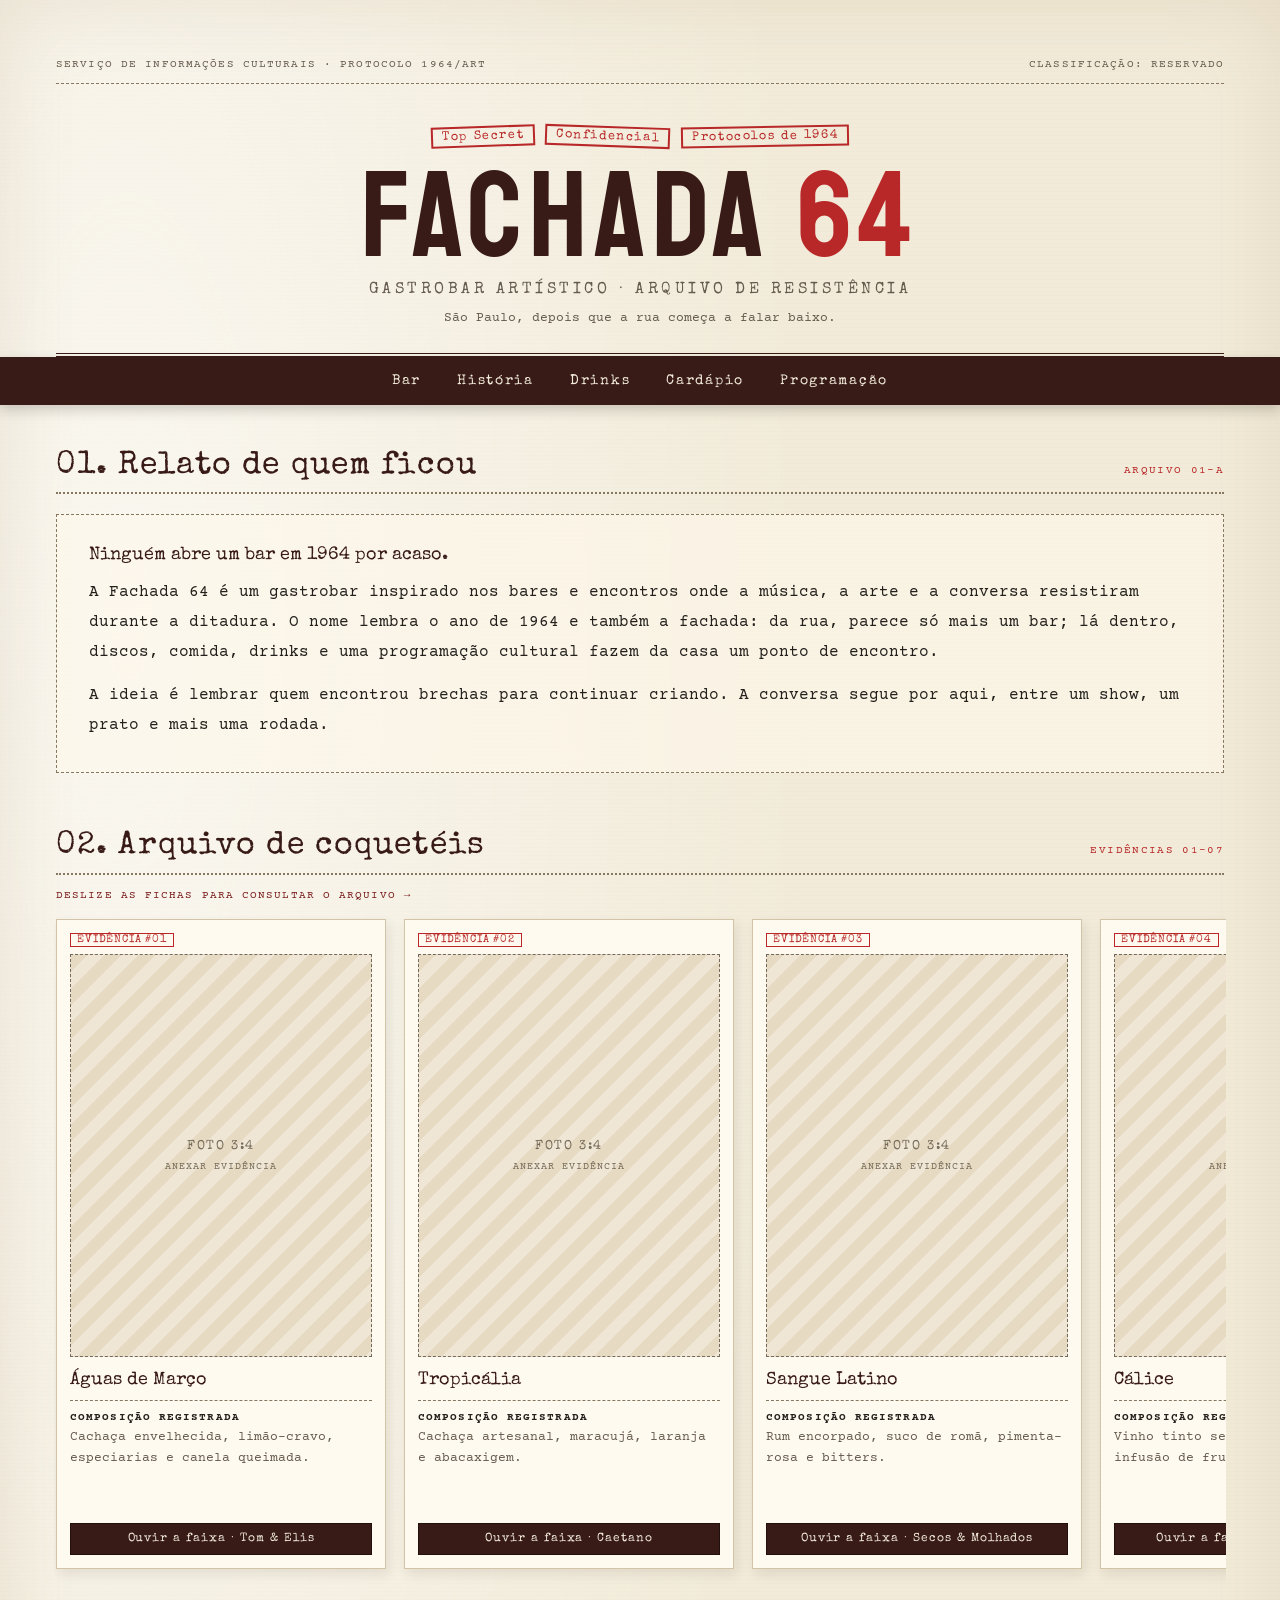
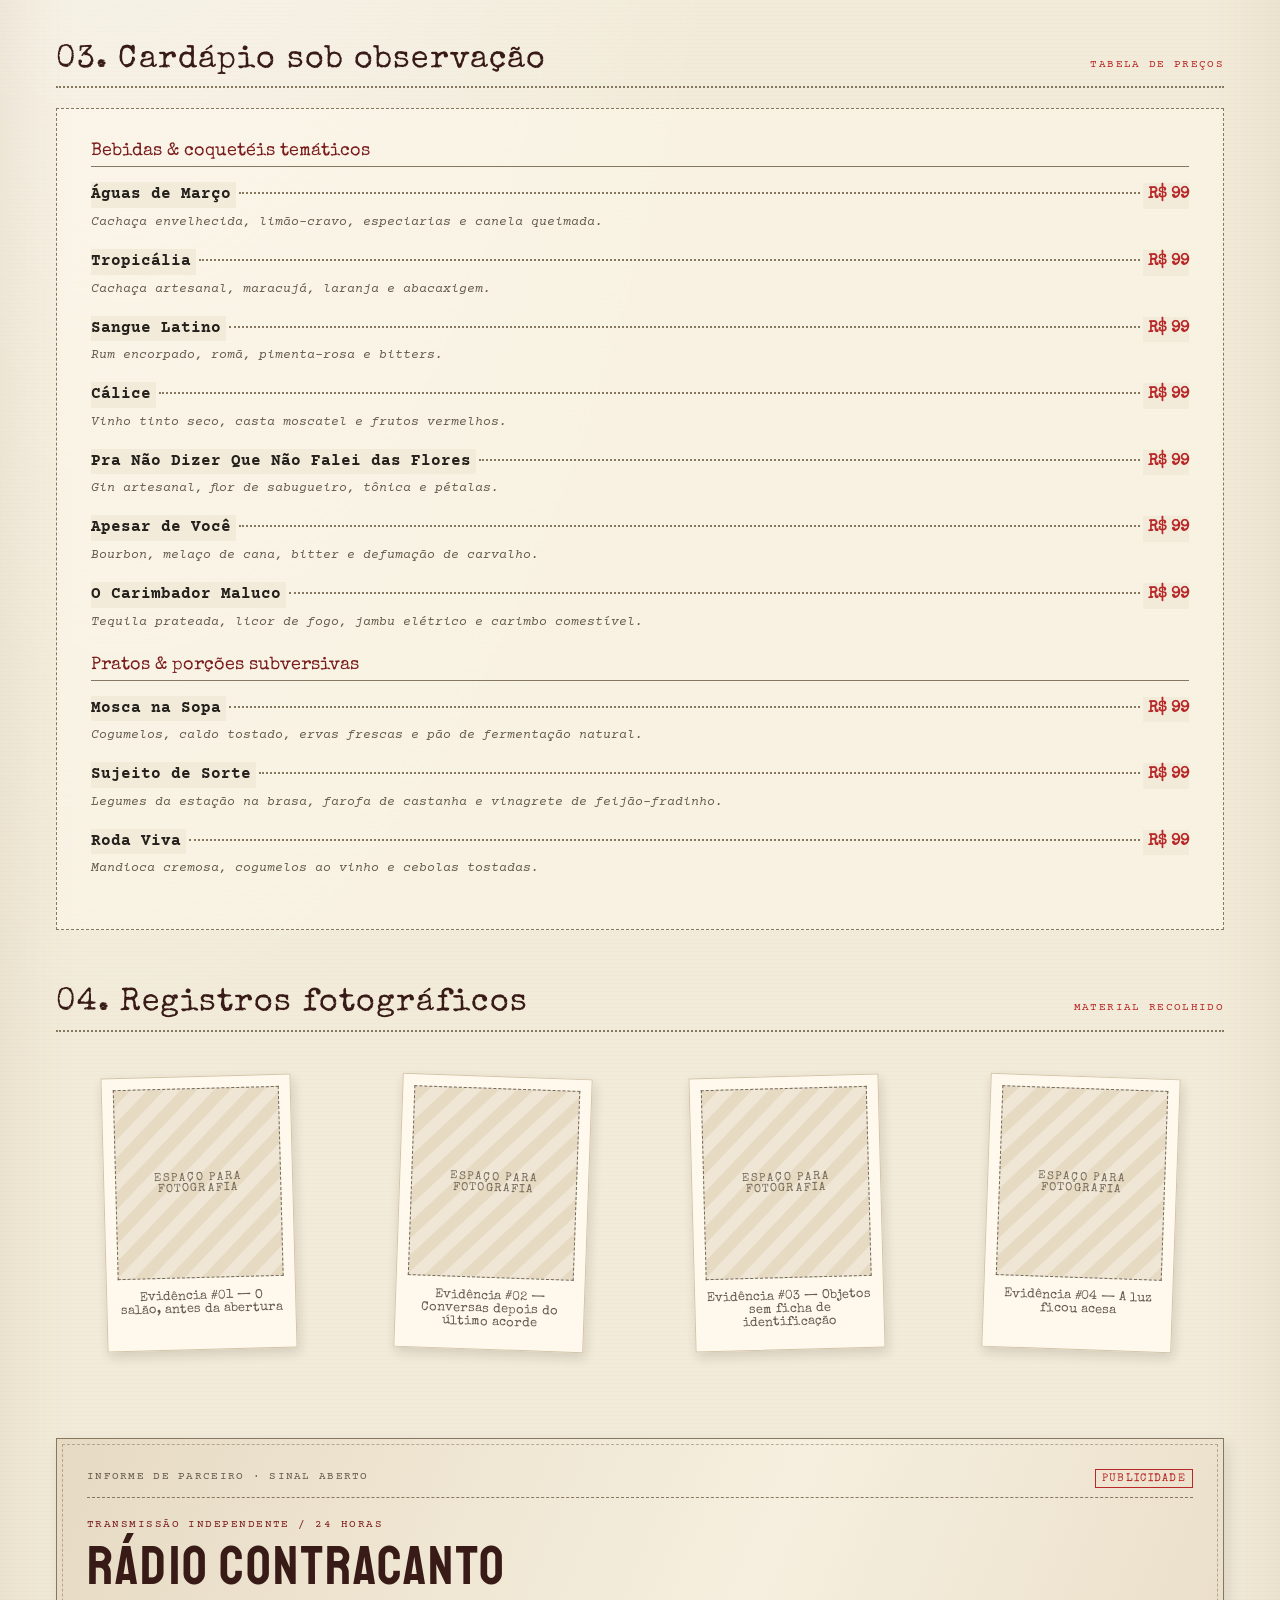
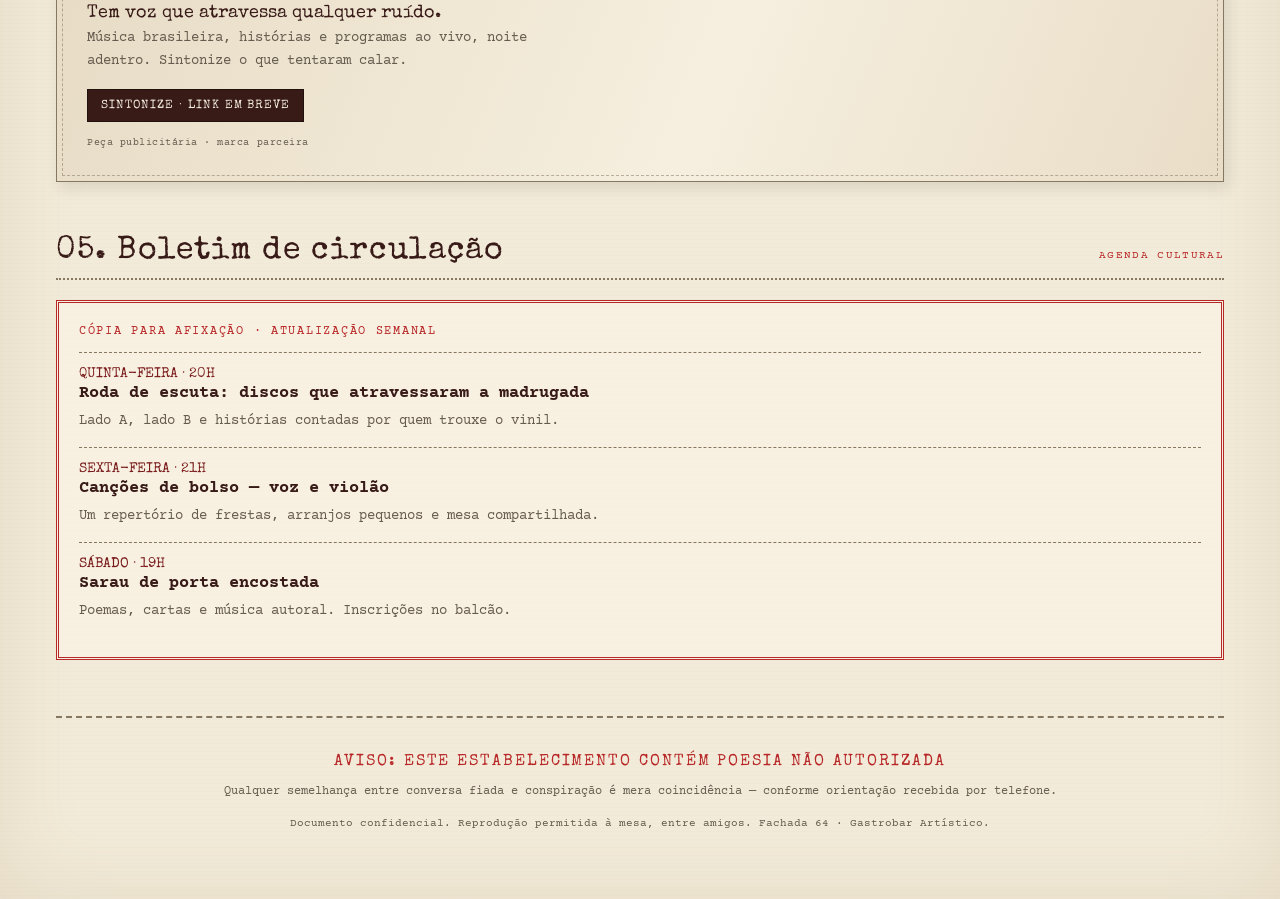
==== index.html @ 9a09fbc8 "Initial Commit" ====
<!DOCTYPE html>
<html lang="pt-BR">

<head>
    <meta charset="UTF-8">
    <meta name="viewport" content="width=device-width, initial-scale=1">
    <meta name="theme-color" content="#f2ebd9">
    <title>Fachada 64 — Gastrobar Artístico</title>
    <link rel="preconnect" href="https://fonts.googleapis.com">
    <link rel="preconnect" href="https://fonts.gstatic.com" crossorigin>
    <link
        href="https://fonts.googleapis.com/css2?family=Courier+Prime:wght@400;700&family=Special+Elite&family=Staatliches&display=swap"
        rel="stylesheet">
    <link rel="stylesheet" href="style.css">
</head>

<body>
    <div class="dossier">
        <div class="protocol"><span>Serviço de Informações Culturais · Protocolo 1964/ART</span><span>Classificação:
                reservado</span></div>
        <header class="masthead" id="bar">
            <div class="stamps"><span class="stamp">Top Secret</span><span class="stamp">Confidencial</span><span
                    class="stamp">Protocolos de 1964</span></div>
            <h1>Fachada <span>64</span></h1>
            <p class="subtitle">GASTROBAR ARTÍSTICO · ARQUIVO DE RESISTÊNCIA</p>
            <p class="mast-note">São Paulo, depois que a rua começa a falar baixo.</p>
        </header>
        <nav aria-label="Navegação principal">
            <ul class="nav-list">
                <li><a href="#bar">Bar</a></li>
                <li><a href="#historia">História</a></li>
                <li><a href="#drinks">Drinks</a></li>
                <li><a href="#cardapio">Cardápio</a></li>
                <li><a href="#programacao">Programação</a></li>
            </ul>
        </nav>
        <main>
            <section class="section" id="historia">
                <div class="section-head">
                    <h2>01. Relato de quem ficou</h2><span class="section-no">ARQUIVO 01-A</span>
                </div>
                <div class="manifesto">
                    <p class="intro-line">Ningu&eacute;m abre um bar em 1964 por acaso.</p>
                    <p>A Fachada 64 &eacute; um gastrobar inspirado nos bares e encontros onde a m&uacute;sica, a arte e a conversa resistiram durante a ditadura. O nome lembra o ano de 1964 e tamb&eacute;m a fachada: da rua, parece s&oacute; mais um bar; l&aacute; dentro, discos, comida, drinks e uma programa&ccedil;&atilde;o cultural fazem da casa um ponto de encontro.</p>
                    <p>A ideia &eacute; lembrar quem encontrou brechas para continuar criando. A conversa segue por aqui, entre um show, um prato e mais uma rodada.</p>
                </div>
            </section>
            <section class="section" id="drinks">
                <div class="section-head">
                    <h2>02. Arquivo de coquetéis</h2><span class="section-no">EVIDÊNCIAS 01–07</span>
                </div>
                <p class="carousel-hint">DESLIZE AS FICHAS PARA CONSULTAR O ARQUIVO &rarr;</p>
                <div class="drinks-grid" role="region" aria-label="Arquivo de coquet&eacute;is; deslize horizontalmente para consultar as fichas" tabindex="0">
                    <article class="drink-card"><span class="evidence">EVIDÊNCIA #01</span>
                        <div class="drink-photo-placeholder" aria-label="Espa&ccedil;o reservado para fotografia vertical 3 por 4"><span>FOTO 3:4</span><small>ANEXAR EVID&Ecirc;NCIA</small></div>
                        <h3>Águas de Março</h3>
                        <p class="ingredients"><strong>Composição registrada</strong>Cachaça envelhecida, limão-cravo,
                            especiarias e canela queimada.</p><a class="song"
                            href="https://www.youtube.com/results?search_query=Águas+de+Março+Tom+Jobim+Elis+Regina"
                            target="_blank" rel="noopener noreferrer">Ouvir a faixa · Tom & Elis</a>
                    </article>
                    <article class="drink-card"><span class="evidence">EVIDÊNCIA #02</span>
                        <div class="drink-photo-placeholder" aria-label="Espa&ccedil;o reservado para fotografia vertical 3 por 4"><span>FOTO 3:4</span><small>ANEXAR EVID&Ecirc;NCIA</small></div>
                        <h3>Tropicália</h3>
                        <p class="ingredients"><strong>Composição registrada</strong>Cachaça artesanal, maracujá,
                            laranja e abacaxigem.</p><a class="song"
                            href="https://www.youtube.com/results?search_query=Tropicália+Caetano+Veloso"
                            target="_blank" rel="noopener noreferrer">Ouvir a faixa · Caetano</a>
                    </article>
                    <article class="drink-card"><span class="evidence">EVIDÊNCIA #03</span>
                        <div class="drink-photo-placeholder" aria-label="Espa&ccedil;o reservado para fotografia vertical 3 por 4"><span>FOTO 3:4</span><small>ANEXAR EVID&Ecirc;NCIA</small></div>
                        <h3>Sangue Latino</h3>
                        <p class="ingredients"><strong>Composição registrada</strong>Rum encorpado, suco de romã,
                            pimenta-rosa e bitters.</p><a class="song"
                            href="https://www.youtube.com/results?search_query=Sangue+Latino+Secos+e+Molhados"
                            target="_blank" rel="noopener noreferrer">Ouvir a faixa · Secos & Molhados</a>
                    </article>
                    <article class="drink-card"><span class="evidence">EVIDÊNCIA #04</span>
                        <div class="drink-photo-placeholder" aria-label="Espa&ccedil;o reservado para fotografia vertical 3 por 4"><span>FOTO 3:4</span><small>ANEXAR EVID&Ecirc;NCIA</small></div>
                        <h3>Cálice</h3>
                        <p class="ingredients"><strong>Composição registrada</strong>Vinho tinto seco, casta moscatel e
                            infusão de frutos vermelhos.</p><a class="song"
                            href="https://www.youtube.com/results?search_query=Cálice+Chico+Buarque+Milton+Nascimento"
                            target="_blank" rel="noopener noreferrer">Ouvir a faixa · Chico & Milton</a>
                    </article>
                    <article class="drink-card"><span class="evidence">EVIDÊNCIA #05</span>
                        <div class="drink-photo-placeholder" aria-label="Espa&ccedil;o reservado para fotografia vertical 3 por 4"><span>FOTO 3:4</span><small>ANEXAR EVID&Ecirc;NCIA</small></div>
                        <h3>Pra Não Dizer Que Não Falei das Flores</h3>
                        <p class="ingredients"><strong>Composição registrada</strong>Gin artesanal, xarope de flor de
                            sabugueiro, tônica e pétalas.</p><a class="song"
                            href="https://www.youtube.com/results?search_query=Pra+Não+Dizer+Que+Não+Falei+das+Flores+Geraldo+Vandré"
                            target="_blank" rel="noopener noreferrer">Ouvir a faixa · Geraldo Vandré</a>
                    </article>
                    <article class="drink-card"><span class="evidence">EVIDÊNCIA #06</span>
                        <div class="drink-photo-placeholder" aria-label="Espa&ccedil;o reservado para fotografia vertical 3 por 4"><span>FOTO 3:4</span><small>ANEXAR EVID&Ecirc;NCIA</small></div>
                        <h3>Apesar de Você</h3>
                        <p class="ingredients"><strong>Composição registrada</strong>Bourbon, melaço de cana, bitter e
                            defumação de carvalho.</p><a class="song"
                            href="https://www.youtube.com/results?search_query=Apesar+de+Você+Chico+Buarque"
                            target="_blank" rel="noopener noreferrer">Ouvir a faixa · Chico Buarque</a>
                    </article>
                    <article class="drink-card"><span class="evidence">EVIDÊNCIA #07</span>
                        <div class="drink-photo-placeholder" aria-label="Espa&ccedil;o reservado para fotografia vertical 3 por 4"><span>FOTO 3:4</span><small>ANEXAR EVID&Ecirc;NCIA</small></div>
                        <h3>O Carimbador Maluco</h3>
                        <p class="ingredients"><strong>Composição registrada</strong>Tequila prateada, licor de fogo,
                            xarope elétrico de jambu, citrus e carimbo comestível “AUTORIZADO PARA DECOLAR”.</p><a
                            class="song"
                            href="https://www.youtube.com/results?search_query=O+Carimbador+Maluco+Raul+Seixas"
                            target="_blank" rel="noopener noreferrer">Ouvir a faixa · Raul Seixas</a>
                    </article>
                </div>
            </section>
            <section class="section" id="cardapio">
                <div class="section-head">
                    <h2>03. Cardápio sob observação</h2><span class="section-no">TABELA DE PREÇOS</span>
                </div>
                <div class="menu-sheet">
                    <h3 class="menu-subtitle">Bebidas & coquetéis temáticos</h3>
                    <div class="menu-item">
                        <div class="item-line"><span class="item-name">Águas de Março</span><span
                                class="item-dots"></span><span class="item-price">R$ 99</span></div>
                        <p class="item-desc">Cachaça envelhecida, limão-cravo, especiarias e canela queimada.</p>
                    </div>
                    <div class="menu-item">
                        <div class="item-line"><span class="item-name">Tropicália</span><span
                                class="item-dots"></span><span class="item-price">R$ 99</span></div>
                        <p class="item-desc">Cachaça artesanal, maracujá, laranja e abacaxigem.</p>
                    </div>
                    <div class="menu-item">
                        <div class="item-line"><span class="item-name">Sangue Latino</span><span
                                class="item-dots"></span><span class="item-price">R$ 99</span></div>
                        <p class="item-desc">Rum encorpado, romã, pimenta-rosa e bitters.</p>
                    </div>
                    <div class="menu-item">
                        <div class="item-line"><span class="item-name">Cálice</span><span class="item-dots"></span><span
                                class="item-price">R$ 99</span></div>
                        <p class="item-desc">Vinho tinto seco, casta moscatel e frutos vermelhos.</p>
                    </div>
                    <div class="menu-item">
                        <div class="item-line"><span class="item-name">Pra Não Dizer Que Não Falei das
                                Flores</span><span class="item-dots"></span><span class="item-price">R$ 99</span></div>
                        <p class="item-desc">Gin artesanal, flor de sabugueiro, tônica e pétalas.</p>
                    </div>
                    <div class="menu-item">
                        <div class="item-line"><span class="item-name">Apesar de Você</span><span
                                class="item-dots"></span><span class="item-price">R$ 99</span></div>
                        <p class="item-desc">Bourbon, melaço de cana, bitter e defumação de carvalho.</p>
                    </div>
                    <div class="menu-item">
                        <div class="item-line"><span class="item-name">O Carimbador Maluco</span><span
                                class="item-dots"></span><span class="item-price">R$ 99</span></div>
                        <p class="item-desc">Tequila prateada, licor de fogo, jambu elétrico e carimbo comestível.</p>
                    </div>
                    <h3 class="menu-subtitle">Pratos & porções subversivas</h3>
                    <div class="menu-item">
                        <div class="item-line"><span class="item-name">Mosca na Sopa</span><span
                                class="item-dots"></span><span class="item-price">R$ 99</span></div>
                        <p class="item-desc">Cogumelos, caldo tostado, ervas frescas e pão de fermentação natural.</p>
                    </div>
                    <div class="menu-item">
                        <div class="item-line"><span class="item-name">Sujeito de Sorte</span><span
                                class="item-dots"></span><span class="item-price">R$ 99</span></div>
                        <p class="item-desc">Legumes da estação na brasa, farofa de castanha e vinagrete de
                            feijão-fradinho.</p>
                    </div>
                    <div class="menu-item">
                        <div class="item-line"><span class="item-name">Roda Viva</span><span
                                class="item-dots"></span><span class="item-price">R$ 99</span></div>
                        <p class="item-desc">Mandioca cremosa, cogumelos ao vinho e cebolas tostadas.</p>
                    </div>
                </div>
            </section>
            <section class="section">
                <div class="section-head">
                    <h2>04. Registros fotográficos</h2><span class="section-no">MATERIAL RECOLHIDO</span>
                </div>
                <div class="evidence-grid">
                    <figure class="polaroid"><div class="photo-placeholder">ESPA&Ccedil;O PARA FOTOGRAFIA</div><figcaption class="caption">Evid&ecirc;ncia #01 &mdash; O sal&atilde;o, antes da abertura</figcaption></figure>
                    <figure class="polaroid"><div class="photo-placeholder">ESPA&Ccedil;O PARA FOTOGRAFIA</div><figcaption class="caption">Evid&ecirc;ncia #02 &mdash; Conversas depois do &uacute;ltimo acorde</figcaption></figure>
                    <figure class="polaroid"><div class="photo-placeholder">ESPA&Ccedil;O PARA FOTOGRAFIA</div><figcaption class="caption">Evid&ecirc;ncia #03 &mdash; Objetos sem ficha de identifica&ccedil;&atilde;o</figcaption></figure>
                    <figure class="polaroid"><div class="photo-placeholder">ESPA&Ccedil;O PARA FOTOGRAFIA</div><figcaption class="caption">Evid&ecirc;ncia #04 &mdash; A luz ficou acesa</figcaption></figure>
                </div>
            </section>
            <aside class="partner-ad" aria-labelledby="partner-ad-title">
                <div class="partner-ad-head">
                    <span class="partner-label">INFORME DE PARCEIRO · SINAL ABERTO</span>
                    <span class="partner-class">PUBLICIDADE</span>
                </div>
                <p class="partner-frequency">TRANSMISSÃO INDEPENDENTE / 24 HORAS</p>
                <h2 id="partner-ad-title">Rádio Contracanto</h2>
                <p class="partner-tagline">Tem voz que atravessa qualquer ruído.</p>
                <p class="partner-copy">Música brasileira, histórias e programas ao vivo, noite adentro. Sintonize o que tentaram calar.</p>
                <span class="partner-link">SINTONIZE · LINK EM BREVE</span>
                <p class="partner-footnote">Peça publicitária · marca parceira</p>
            </aside>
            <section class="section" id="programacao">
                <div class="section-head">
                    <h2>05. Boletim de circulação</h2><span class="section-no">AGENDA CULTURAL</span>
                </div>
                <div class="bulletin">
                    <p class="bulletin-kicker">CÓPIA PARA AFIXAÇÃO · ATUALIZAÇÃO SEMANAL</p>
                    <ul class="agenda">
                        <li><time>QUINTA-FEIRA · 20H</time><strong>Roda de escuta: discos que atravessaram a
                                madrugada</strong>
                            <p>Lado A, lado B e histórias contadas por quem trouxe o vinil.</p>
                        </li>
                        <li><time>SEXTA-FEIRA · 21H</time><strong>Canções de bolso — voz e violão</strong>
                            <p>Um repertório de frestas, arranjos pequenos e mesa compartilhada.</p>
                        </li>
                        <li><time>SÁBADO · 19H</time><strong>Sarau de porta encostada</strong>
                            <p>Poemas, cartas e música autoral. Inscrições no balcão.</p>
                        </li>
                    </ul>
                </div>
            </section>
        </main>
        <footer>
            <p class="footer-stamp">AVISO: ESTE ESTABELECIMENTO CONTÉM POESIA NÃO AUTORIZADA</p>
            <p>Qualquer semelhança entre conversa fiada e conspiração é mera coincidência — conforme orientação recebida
                por telefone.</p>
            <p class="footer-small">Documento confidencial. Reprodução permitida à mesa, entre amigos. Fachada 64 ·
                Gastrobar Artístico.</p>
        </footer>
    </div>
</body>

</html>
---- style.css ----
:root {
            --paper: #f2ebd9;
            --paper2: #e6dac3;
            --ink: #24211d;
            --muted: #655b4e;
            --red: #b82828;
            --red-dark: #7a1c1c;
            --coffee: #381a17;
            --line: #867761;
            --white: #fffaf0
        }

        * {
            box-sizing: border-box
        }

        html {
            scroll-behavior: smooth;
            scroll-padding-top: 76px
        }

        body {
            margin: 0;
            background: var(--paper);
            color: var(--ink);
            font: 16px/1.6 'Courier Prime', monospace;
            padding: 0
        }

        a {
            color: inherit
        }

        .dossier {
            width: 100%;
            max-width: none;
            min-height: 100vh;
            margin: 0;
            padding: clamp(22px, 5vw, 56px);
            position: relative;
            overflow: visible;
            border: 0;
            background-color: var(--paper);
            background-image: radial-gradient(ellipse at 10% 15%, rgba(255, 255, 255, .6), transparent 42%), repeating-linear-gradient(0deg, transparent 0 3px, rgba(74, 52, 27, .025) 4px);
            box-shadow: inset 0 0 80px #8f6b3a22
        }

        .dossier:before { content: none; }

        .masthead,
        .protocol,
        nav,
        main,
        footer {
            position: relative;
            z-index: 1
        }

        .protocol {
            display: flex;
            justify-content: space-between;
            gap: 12px;
            flex-wrap: wrap;
            padding-bottom: 9px;
            border-bottom: 1px dashed var(--line);
            font-size: .7rem;
            letter-spacing: .1em;
            color: var(--muted);
            text-transform: uppercase
        }

        .masthead {
            padding: 42px 0 24px;
            text-align: center;
            border-bottom: 4px double var(--coffee)
        }

        .stamps {
            display: flex;
            justify-content: center;
            gap: 10px;
            flex-wrap: wrap;
            margin-bottom: 18px
        }

        .stamp {
            padding: 2px 9px;
            border: 2px double var(--red);
            color: var(--red);
            font: .78rem 'Special Elite', cursive;
            letter-spacing: .13em;
            transform: rotate(-2deg)
        }

        .stamp:nth-child(2) {
            transform: rotate(2deg)
        }

        .stamp:nth-child(3) {
            transform: rotate(-1deg)
        }

        h1 {
            margin: 0;
            color: var(--coffee);
            font: clamp(3.6rem, 11vw, 7.6rem)/.84 'Staatliches', sans-serif;
            letter-spacing: .055em
        }

        h1 span {
            color: var(--red)
        }

        .subtitle {
            margin: 15px 0 0;
            font: 1rem 'Special Elite', cursive;
            letter-spacing: .22em;
            color: var(--muted)
        }

        .mast-note {
            font-size: .8rem;
            color: var(--muted);
            margin: 10px 0 0
        }

        nav {
            position: sticky;
            top: 0;
            z-index: 20;
            margin: 0 calc(clamp(22px, 5vw, 56px)*-1) 44px;
            background: var(--coffee);
            box-shadow: 0 5px 12px #17100c30
        }

        .nav-list {
            display: flex;
            justify-content: center;
            gap: 4px;
            flex-wrap: wrap;
            list-style: none;
            margin: 0;
            padding: 5px 12px
        }

        .nav-list a {
            display: block;
            padding: 12px 16px;
            color: #f2ebd9;
            text-decoration: none;
            font: .9rem 'Special Elite', cursive;
            letter-spacing: .12em;
            transition: background .2s, color .2s
        }

        .nav-list a:hover,
        .nav-list a:focus-visible {
            background: var(--red);
            color: #fff;
            outline: none
        }

        .section {
            margin: 0 0 56px;
            scroll-margin-top: 20px
        }

        .section-head {
            display: flex;
            justify-content: space-between;
            align-items: baseline;
            gap: 15px;
            border-bottom: 2px dotted var(--line);
            margin-bottom: 20px;
            padding-bottom: 7px
        }

        .section h2 {
            margin: 0;
            color: var(--coffee);
            font: clamp(1.35rem, 3.7vw, 2rem)/1.15 'Special Elite', cursive;
            letter-spacing: .035em
        }

        .section-no {
            color: var(--red);
            font-size: .7rem;
            letter-spacing: .12em;
            white-space: nowrap
        }

        .manifesto {
            padding: clamp(18px, 4vw, 32px);
            border: 1px dashed var(--line);
            background: #fff9ec99;
            line-height: 1.85
        }

        .manifesto p {
            margin: 0 0 14px
        }

        .manifesto p:last-child {
            margin: 0
        }

        .red-note {
            color: var(--red-dark);
            font-style: italic
        }

        .blackout {
            display: inline-block;
            padding: 0 5px;
            background: #151311;
            color: #151311;
            user-select: none
        }

        .intro-line {
            font: 1.1rem 'Special Elite', cursive;
            color: var(--coffee)
        }

        .carousel-hint {
            margin: -8px 0 12px;
            color: var(--red-dark);
            font-size: .68rem;
            letter-spacing: .1em
        }

        .drinks-grid {
            display: flex;
            gap: 18px;
            overflow-x: auto;
            overscroll-behavior-x: contain;
            scroll-snap-type: x mandatory;
            scroll-padding-inline: 2px;
            padding: 3px 2px 18px;
            margin: 0 -2px 32px;
            scrollbar-color: var(--red) var(--paper2);
            scrollbar-width: thin
        }

        .drinks-grid:focus-visible {
            outline: 2px dashed var(--red);
            outline-offset: 4px
        }

        .drink-card {
            flex: 0 0 clamp(250px, 28vw, 330px);
            min-width: 0;
            scroll-snap-align: start;
            display: flex;
            flex-direction: column;
            padding: 13px;
            background: var(--white);
            border: 1px solid #d3c3a7;
            box-shadow: 3px 5px 12px #28190f18;
            transition: transform .2s, box-shadow .2s
        }

        .drink-card:hover {
            transform: translateY(-4px) rotate(-.3deg);
            box-shadow: 5px 10px 18px #28190f2b
        }

        .drink-photo-placeholder {
            aspect-ratio: 3 / 4;
            width: 100%;
            margin: 0 0 12px;
            display: flex;
            flex-direction: column;
            align-items: center;
            justify-content: center;
            gap: 8px;
            border: 1px dashed #73695d;
            background: repeating-linear-gradient(135deg, #e6dac3 0 12px, #efe6d5 12px 24px);
            color: #766b59;
            text-align: center;
            font: .82rem 'Special Elite', cursive;
            letter-spacing: .12em
        }

        .drink-photo-placeholder small {
            font: .62rem 'Courier Prime', monospace;
            letter-spacing: .1em
        }

        .evidence {
            align-self: flex-start;
            margin: 0 0 7px;
            color: var(--red);
            border: 1px solid var(--red);
            padding: 1px 6px;
            font: .66rem 'Special Elite', cursive;
            letter-spacing: .08em
        }

        .drink-card h3 {
            font: 1.15rem/1.2 'Special Elite', cursive;
            color: var(--coffee);
            margin: 0 0 9px
        }

        .ingredients {
            flex: 1;
            padding-top: 8px;
            margin: 0 0 12px;
            border-top: 1px dashed var(--line);
            font-size: .82rem;
            color: var(--muted)
        }

        .ingredients strong {
            display: block;
            font-size: .68rem;
            letter-spacing: .1em;
            color: var(--ink);
            text-transform: uppercase
        }

        .song {
            display: block;
            padding: 9px;
            text-align: center;
            text-decoration: none;
            color: var(--paper);
            background: var(--coffee);
            border: 1px solid #21100e;
            font: .75rem 'Special Elite', cursive;
            letter-spacing: .08em;
            transition: background .2s
        }

        .song:hover,
        .song:focus-visible {
            background: var(--red);
            outline: 2px solid #fff;
            outline-offset: 2px
        }

        .menu-sheet {
            padding: clamp(18px, 4vw, 34px);
            background: #fff9ec88;
            border: 1px dashed var(--line)
        }

        .menu-subtitle {
            margin: 24px 0 15px;
            padding-bottom: 6px;
            border-bottom: 1px solid var(--line);
            font: 1.1rem 'Special Elite', cursive;
            color: var(--red-dark)
        }

        .menu-subtitle:first-child {
            margin-top: 0
        }

        .menu-item {
            margin: 0 0 16px
        }

        .item-line {
            display: flex;
            align-items: baseline;
            font-weight: bold;
            gap: 3px
        }

        .item-name {
            min-width: 0;
            background: var(--paper);
            padding-right: 5px
        }

        .item-dots {
            flex: 1;
            min-width: 10px;
            border-bottom: 2px dotted var(--line);
            transform: translateY(-4px)
        }

        .item-price {
            white-space: nowrap;
            padding-left: 5px;
            background: var(--paper);
            font-family: 'Special Elite', cursive;
            color: var(--red)
        }

        .item-desc {
            margin-top: 3px;
            color: var(--muted);
            font-size: .82rem;
            font-style: italic
        }

        .evidence-grid {
            display: grid;
            grid-template-columns: repeat(auto-fit, minmax(min(100%, 235px), 1fr));
            gap: 24px;
            padding: 8px 8px 16px
        }

        .polaroid {
            padding: 11px 11px 20px;
            background: #fff9ed;
            border: 1px solid #d4c4a8;
            box-shadow: 2px 5px 12px #21160f24;
            transform: rotate(-1.5deg);
            transition: transform .25s
        }

        .polaroid:nth-child(even) {
            transform: rotate(2deg)
        }

        .polaroid:hover {
            transform: rotate(0) scale(1.025);
            z-index: 2
        }

        .polaroid img {
            display: block;
            width: 100%;
            height: 190px;
            object-fit: cover;
            filter: sepia(.65) contrast(1.06);
            border: 1px solid #625649
        }

        .photo-placeholder {
            display: grid;
            place-items: center;
            width: 100%;
            height: 190px;
            padding: 12px;
            border: 1px dashed #73695d;
            background: repeating-linear-gradient(135deg, #e6dac3 0 12px, #efe6d5 12px 24px);
            color: #766b59;
            text-align: center;
            font: .72rem 'Special Elite', cursive;
            letter-spacing: .1em
        }

        .caption {
            margin-top: 12px;
            text-align: center;
            color: var(--muted);
            font: .8rem 'Special Elite', cursive
        }

        .partner-ad {
            position: relative;
            margin: 0 0 52px;
            padding: clamp(18px, 4vw, 30px);
            overflow: hidden;
            border: 1px solid var(--line);
            outline: 1px dashed #86776188;
            outline-offset: -7px;
            background: linear-gradient(112deg, #e6dac3 0%, #f6efdf 58%, #e9ddc7 100%);
            box-shadow: 4px 6px 14px #21160f1c;
        }

        .partner-ad-head {
            display: flex;
            justify-content: space-between;
            gap: 12px;
            flex-wrap: wrap;
            padding-bottom: 9px;
            border-bottom: 1px dashed var(--line);
            color: var(--muted);
            font-size: .67rem;
            letter-spacing: .12em;
        }

        .partner-class {
            color: var(--red);
            border: 1px solid var(--red);
            padding: 0 6px;
            font-family: 'Special Elite', cursive;
        }

        .partner-frequency {
            margin: 18px 0 5px;
            color: var(--red-dark);
            font-size: .7rem;
            letter-spacing: .13em;
        }

        .partner-ad h2 {
            margin: 0;
            color: var(--coffee);
            font: clamp(2rem, 7vw, 3.4rem)/1 'Staatliches', sans-serif;
            letter-spacing: .04em;
        }

        .partner-tagline {
            margin: 10px 0 4px;
            color: var(--coffee);
            font: 1.15rem 'Special Elite', cursive;
        }

        .partner-copy {
            max-width: 58ch;
            margin: 5px 0 16px;
            color: var(--muted);
            font-size: .9rem;
        }

        .partner-link {
            display: inline-block;
            padding: 9px 13px;
            background: var(--coffee);
            color: var(--paper);
            border: 1px solid #21100e;
            text-decoration: none;
            font: .76rem 'Special Elite', cursive;
            letter-spacing: .08em;
            transition: background .2s;
        }

        .partner-link:hover, .partner-link:focus-visible {
            background: var(--red);
            outline: 2px solid #fff;
            outline-offset: 2px;
        }

        .partner-footnote {
            margin: 13px 0 0;
            color: var(--muted);
            font-size: .65rem;
            letter-spacing: .05em;
        }

        .bulletin {
            padding: 20px;
            border: 3px double var(--red);
            background: #fff8eb80
        }

        .bulletin-kicker {
            margin: 0 0 10px;
            color: var(--red);
            font-size: .72rem;
            letter-spacing: .15em
        }

        .agenda {
            list-style: none;
            margin: 0;
            padding: 0
        }

        .agenda li {
            padding: 14px 0;
            border-top: 1px dashed var(--line)
        }

        .agenda time {
            display: block;
            color: var(--red-dark);
            font: .85rem 'Special Elite', cursive
        }

        .agenda strong {
            display: block;
            color: var(--coffee);
            font-size: 1.04rem
        }

        .agenda p {
            margin: 3px 0 0;
            color: var(--muted);
            font-size: .88rem
        }

        footer {
            padding-top: 20px;
            border-top: 2px dashed var(--line);
            text-align: center;
            color: var(--muted);
            font-size: .78rem
        }

        .footer-stamp {
            margin-bottom: 10px;
            color: var(--red);
            font: 1rem 'Special Elite', cursive;
            letter-spacing: .12em
        }

        .footer-small {
            margin-top: 8px;
            font-size: .68rem
        }

        .sr-only {
            position: absolute;
            width: 1px;
            height: 1px;
            padding: 0;
            margin: -1px;
            overflow: hidden;
            clip: rect(0, 0, 0, 0);
            white-space: nowrap;
            border: 0
        }

        @media(max-width:600px) {
            body {
                padding: 0
            }

            .dossier {
                padding: 22px 18px;
                border: 0
            }

            .photo-placeholder { height: 170px; }

            html { scroll-padding-top: 96px; }

            .dossier:before { content: none; }

            .protocol {
                font-size: .58rem
            }

            .masthead {
                padding: 38px 0 20px
            }

            .subtitle {
                font-size: .84rem;
                letter-spacing: .12em
            }

            .nav-list {
                gap: 0;
                padding: 4px
            }

            .nav-list a {
                padding: 10px 9px;
                font-size: .78rem
            }

            .section {
                margin-bottom: 42px
            }

            .section-head {
                align-items: flex-start
            }

            .section-no {
                font-size: .58rem
            }

            .item-line {
                font-size: .9rem
            }

            .item-name {
                overflow-wrap: anywhere
            }

            .drink-card {
                flex-basis: min(82vw, 320px)
            }
        }

        @media(prefers-reduced-motion:reduce) {
            html {
                scroll-behavior: auto
            }

            *,
            *:before,
            *:after {
                transition: none !important
            }
        }
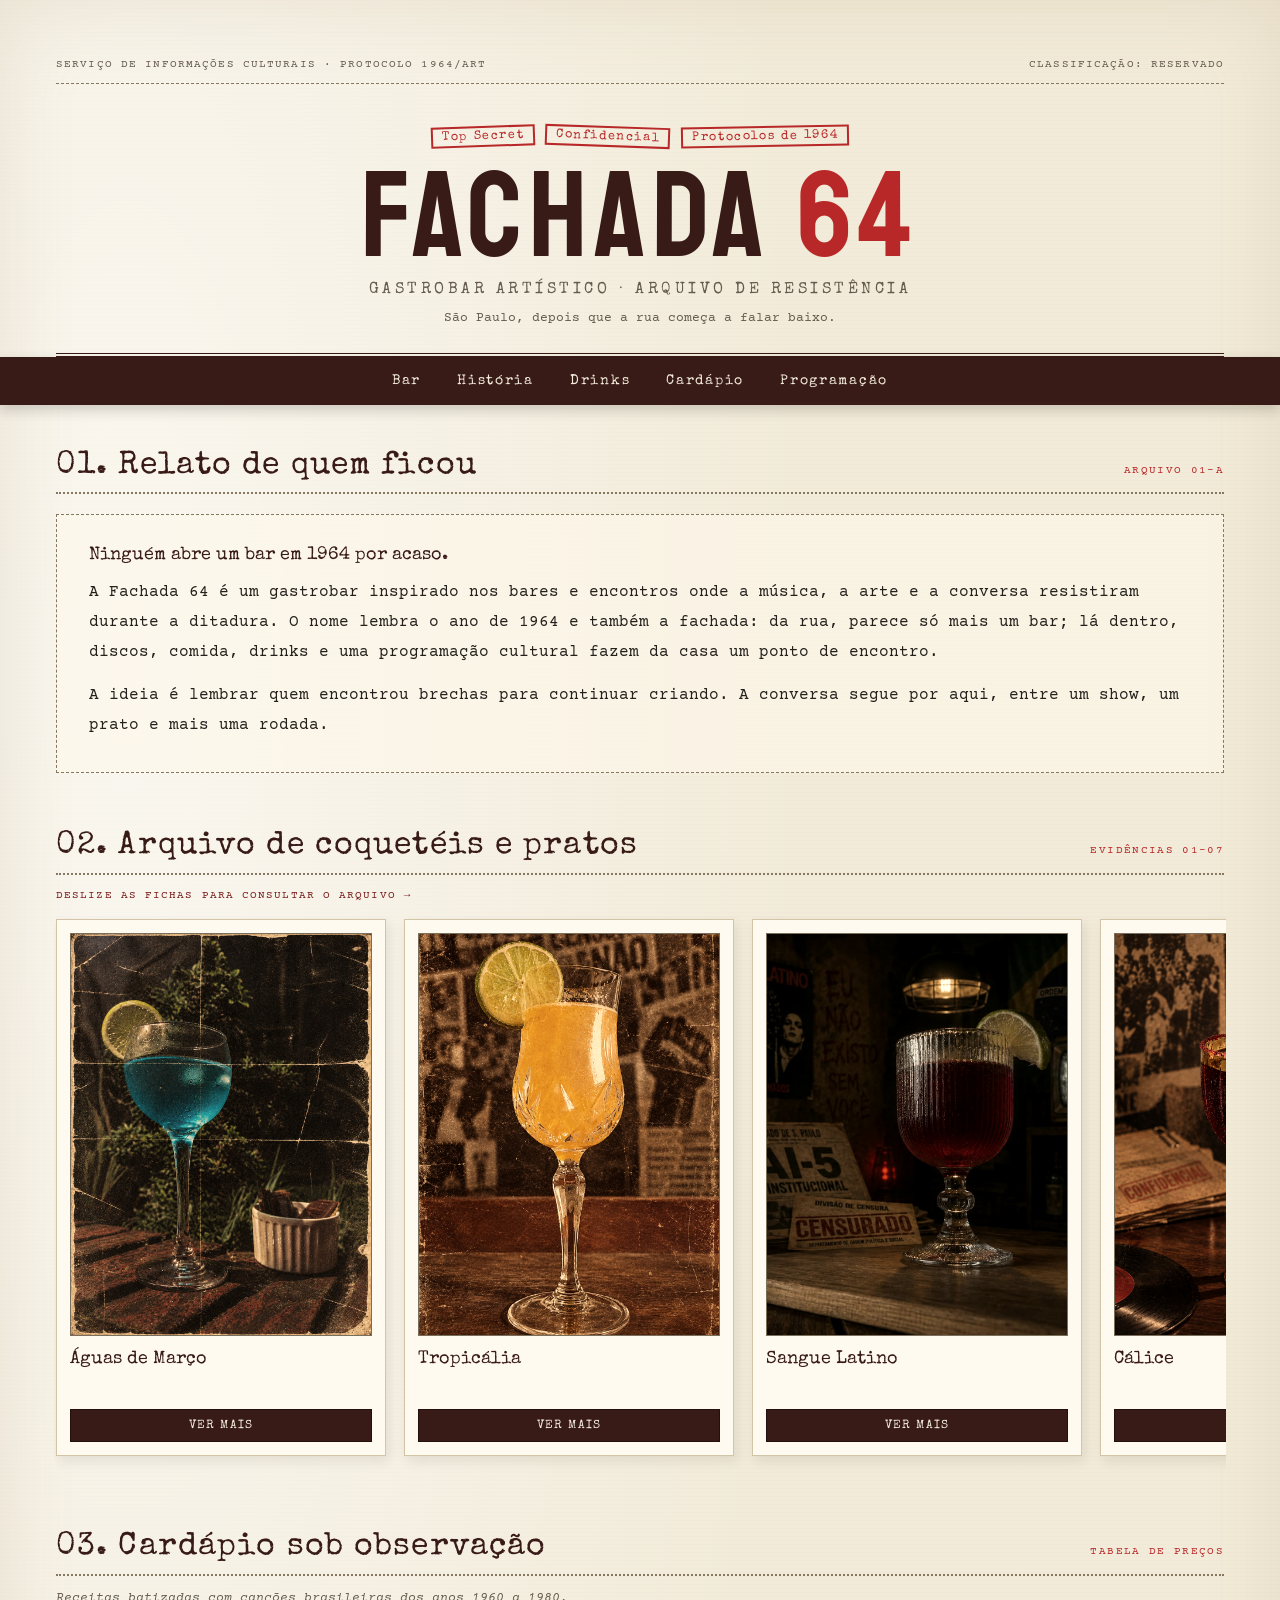
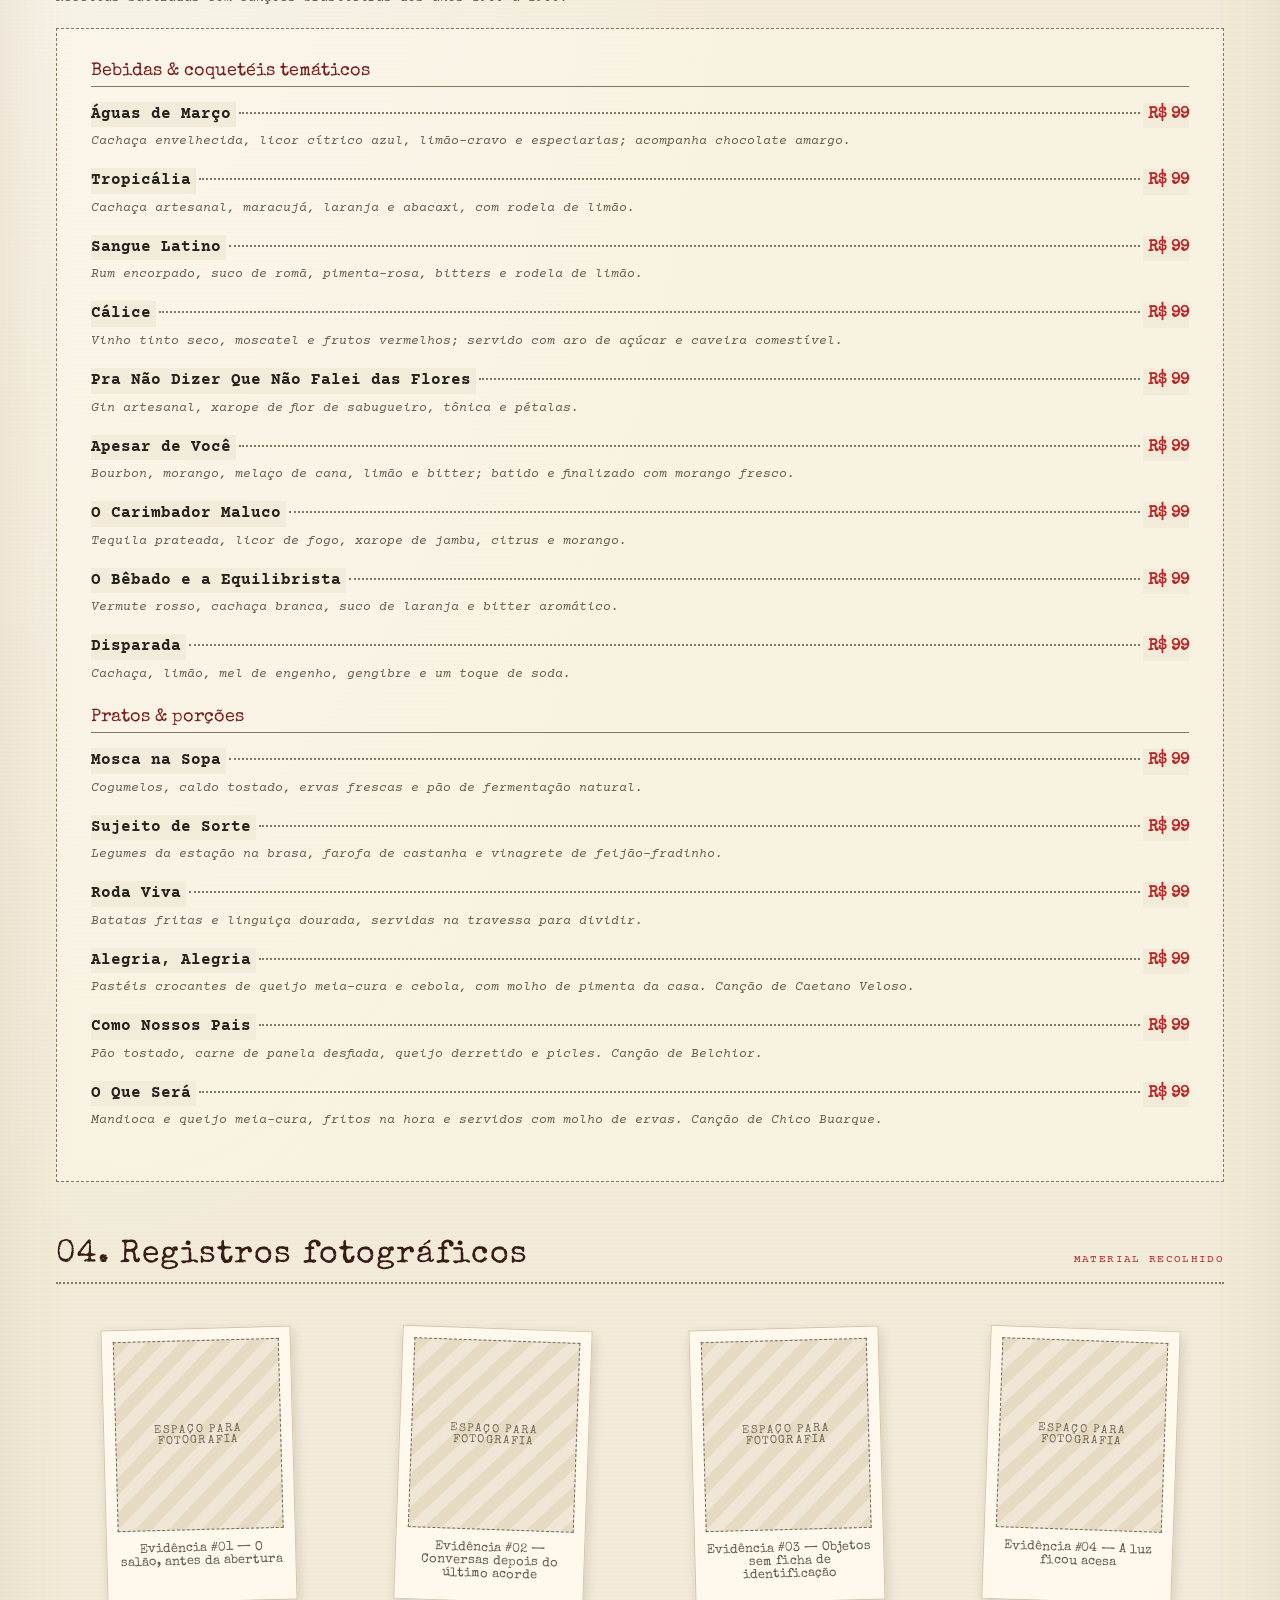
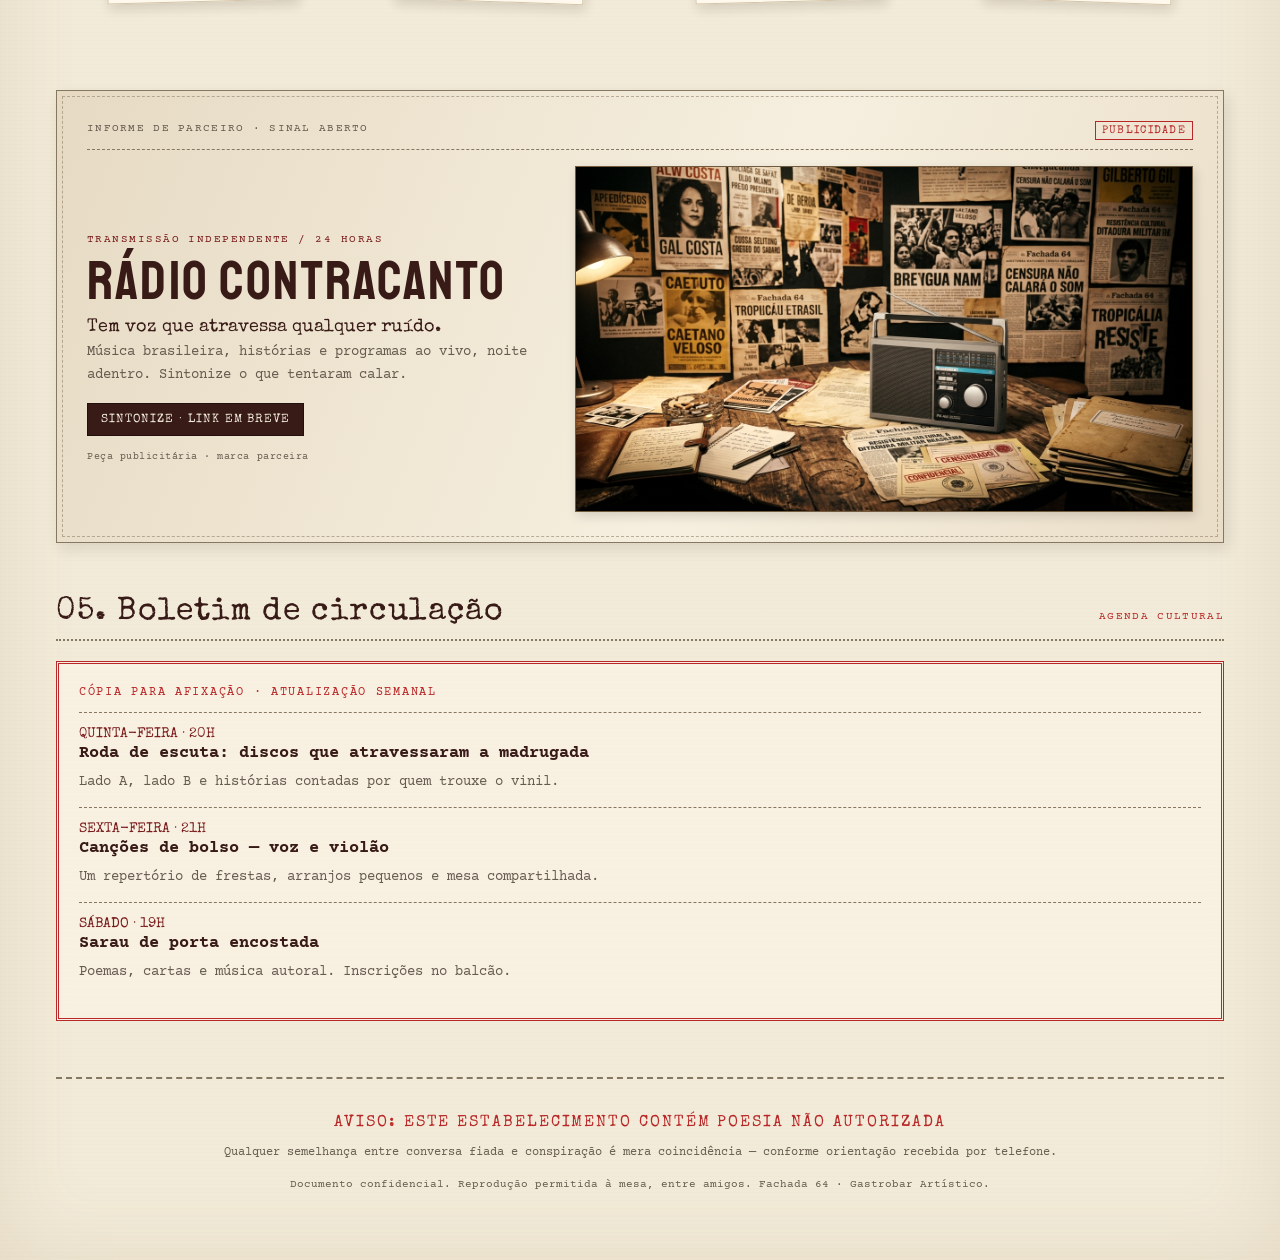
==== commit a6c199d8: "Fotos e etc." ====
--- a/index.html
+++ b/index.html
@@ -47,66 +47,44 @@
             </section>
             <section class="section" id="drinks">
                 <div class="section-head">
-                    <h2>02. Arquivo de coquetéis</h2><span class="section-no">EVIDÊNCIAS 01–07</span>
+                    <h2>02. Arquivo de coquet&eacute;is e pratos</h2><span class="section-no">EVID&Ecirc;NCIAS 01&ndash;07</span>
                 </div>
                 <p class="carousel-hint">DESLIZE AS FICHAS PARA CONSULTAR O ARQUIVO &rarr;</p>
-                <div class="drinks-grid" role="region" aria-label="Arquivo de coquet&eacute;is; deslize horizontalmente para consultar as fichas" tabindex="0">
-                    <article class="drink-card"><span class="evidence">EVIDÊNCIA #01</span>
-                        <div class="drink-photo-placeholder" aria-label="Espa&ccedil;o reservado para fotografia vertical 3 por 4"><span>FOTO 3:4</span><small>ANEXAR EVID&Ecirc;NCIA</small></div>
-                        <h3>Águas de Março</h3>
-                        <p class="ingredients"><strong>Composição registrada</strong>Cachaça envelhecida, limão-cravo,
-                            especiarias e canela queimada.</p><a class="song"
-                            href="https://www.youtube.com/results?search_query=Águas+de+Março+Tom+Jobim+Elis+Regina"
-                            target="_blank" rel="noopener noreferrer">Ouvir a faixa · Tom & Elis</a>
-                    </article>
-                    <article class="drink-card"><span class="evidence">EVIDÊNCIA #02</span>
-                        <div class="drink-photo-placeholder" aria-label="Espa&ccedil;o reservado para fotografia vertical 3 por 4"><span>FOTO 3:4</span><small>ANEXAR EVID&Ecirc;NCIA</small></div>
-                        <h3>Tropicália</h3>
-                        <p class="ingredients"><strong>Composição registrada</strong>Cachaça artesanal, maracujá,
-                            laranja e abacaxigem.</p><a class="song"
-                            href="https://www.youtube.com/results?search_query=Tropicália+Caetano+Veloso"
-                            target="_blank" rel="noopener noreferrer">Ouvir a faixa · Caetano</a>
-                    </article>
-                    <article class="drink-card"><span class="evidence">EVIDÊNCIA #03</span>
-                        <div class="drink-photo-placeholder" aria-label="Espa&ccedil;o reservado para fotografia vertical 3 por 4"><span>FOTO 3:4</span><small>ANEXAR EVID&Ecirc;NCIA</small></div>
+                <div class="drinks-grid" role="region" aria-label="Arquivo de coquet&eacute;is e pratos; deslize horizontalmente para consultar as fichas" tabindex="0">
+                    <article class="drink-card">
+                        <img class="drink-thumb" src="imagens/agua-de-mar%C3%A7o-IA.jpg" alt="Foto editada de &Aacute;guas de Mar&ccedil;o">
+                        <h3>&Aacute;guas de Mar&ccedil;o</h3>
+                        <a class="view-more" href="drinks/aguas-de-marco.html">VER MAIS</a>
+                    </article>
+                    <article class="drink-card">
+                        <img class="drink-thumb" src="imagens/tropicalia-IA.jpg" alt="Foto editada de Tropic&aacute;lia">
+                        <h3>Tropic&aacute;lia</h3>
+                        <a class="view-more" href="drinks/tropicalia.html">VER MAIS</a>
+                    </article>
+                    <article class="drink-card">
+                        <img class="drink-thumb sangue-latino-thumb" src="imagens/sangue-latino-IA.jpg" alt="Foto editada de Sangue Latino">
                         <h3>Sangue Latino</h3>
-                        <p class="ingredients"><strong>Composição registrada</strong>Rum encorpado, suco de romã,
-                            pimenta-rosa e bitters.</p><a class="song"
-                            href="https://www.youtube.com/results?search_query=Sangue+Latino+Secos+e+Molhados"
-                            target="_blank" rel="noopener noreferrer">Ouvir a faixa · Secos & Molhados</a>
-                    </article>
-                    <article class="drink-card"><span class="evidence">EVIDÊNCIA #04</span>
-                        <div class="drink-photo-placeholder" aria-label="Espa&ccedil;o reservado para fotografia vertical 3 por 4"><span>FOTO 3:4</span><small>ANEXAR EVID&Ecirc;NCIA</small></div>
-                        <h3>Cálice</h3>
-                        <p class="ingredients"><strong>Composição registrada</strong>Vinho tinto seco, casta moscatel e
-                            infusão de frutos vermelhos.</p><a class="song"
-                            href="https://www.youtube.com/results?search_query=Cálice+Chico+Buarque+Milton+Nascimento"
-                            target="_blank" rel="noopener noreferrer">Ouvir a faixa · Chico & Milton</a>
-                    </article>
-                    <article class="drink-card"><span class="evidence">EVIDÊNCIA #05</span>
-                        <div class="drink-photo-placeholder" aria-label="Espa&ccedil;o reservado para fotografia vertical 3 por 4"><span>FOTO 3:4</span><small>ANEXAR EVID&Ecirc;NCIA</small></div>
-                        <h3>Pra Não Dizer Que Não Falei das Flores</h3>
-                        <p class="ingredients"><strong>Composição registrada</strong>Gin artesanal, xarope de flor de
-                            sabugueiro, tônica e pétalas.</p><a class="song"
-                            href="https://www.youtube.com/results?search_query=Pra+Não+Dizer+Que+Não+Falei+das+Flores+Geraldo+Vandré"
-                            target="_blank" rel="noopener noreferrer">Ouvir a faixa · Geraldo Vandré</a>
-                    </article>
-                    <article class="drink-card"><span class="evidence">EVIDÊNCIA #06</span>
-                        <div class="drink-photo-placeholder" aria-label="Espa&ccedil;o reservado para fotografia vertical 3 por 4"><span>FOTO 3:4</span><small>ANEXAR EVID&Ecirc;NCIA</small></div>
-                        <h3>Apesar de Você</h3>
-                        <p class="ingredients"><strong>Composição registrada</strong>Bourbon, melaço de cana, bitter e
-                            defumação de carvalho.</p><a class="song"
-                            href="https://www.youtube.com/results?search_query=Apesar+de+Você+Chico+Buarque"
-                            target="_blank" rel="noopener noreferrer">Ouvir a faixa · Chico Buarque</a>
-                    </article>
-                    <article class="drink-card"><span class="evidence">EVIDÊNCIA #07</span>
-                        <div class="drink-photo-placeholder" aria-label="Espa&ccedil;o reservado para fotografia vertical 3 por 4"><span>FOTO 3:4</span><small>ANEXAR EVID&Ecirc;NCIA</small></div>
+                        <a class="view-more" href="drinks/sangue-latino.html">VER MAIS</a>
+                    </article>
+                    <article class="drink-card">
+                        <img class="drink-thumb" src="imagens/c%C3%A1lice-IA.png" alt="Foto editada de C&aacute;lice">
+                        <h3>C&aacute;lice</h3>
+                        <a class="view-more" href="drinks/calice.html">VER MAIS</a>
+                    </article>
+                    <article class="drink-card">
+                        <img class="drink-thumb" src="imagens/apesar-de-voc%C3%AA-IA.png" alt="Foto editada de Apesar de Voc&ecirc;">
+                        <h3>Apesar de Voc&ecirc;</h3>
+                        <a class="view-more" href="drinks/apesar-de-voce.html">VER MAIS</a>
+                    </article>
+                    <article class="drink-card">
+                        <img class="drink-thumb" src="imagens/carimbador-maluco-IA.png" alt="Foto editada de O Carimbador Maluco">
                         <h3>O Carimbador Maluco</h3>
-                        <p class="ingredients"><strong>Composição registrada</strong>Tequila prateada, licor de fogo,
-                            xarope elétrico de jambu, citrus e carimbo comestível “AUTORIZADO PARA DECOLAR”.</p><a
-                            class="song"
-                            href="https://www.youtube.com/results?search_query=O+Carimbador+Maluco+Raul+Seixas"
-                            target="_blank" rel="noopener noreferrer">Ouvir a faixa · Raul Seixas</a>
+                        <a class="view-more" href="drinks/carimbador-maluco.html">VER MAIS</a>
+                    </article>
+                    <article class="drink-card">
+                        <img class="drink-thumb" src="imagens/roda-viva-IA.png" alt="Foto editada da por&ccedil;&atilde;o Roda Viva">
+                        <h3>Roda Viva</h3>
+                        <a class="view-more" href="drinks/roda-viva.html">VER MAIS</a>
                     </article>
                 </div>
             </section>
@@ -114,59 +92,69 @@
                 <div class="section-head">
                     <h2>03. Cardápio sob observação</h2><span class="section-no">TABELA DE PREÇOS</span>
                 </div>
+                <p class="menu-intro">Receitas batizadas com can&ccedil;&otilde;es brasileiras dos anos 1960 a 1980.</p>
                 <div class="menu-sheet">
-                    <h3 class="menu-subtitle">Bebidas & coquetéis temáticos</h3>
-                    <div class="menu-item">
-                        <div class="item-line"><span class="item-name">Águas de Março</span><span
-                                class="item-dots"></span><span class="item-price">R$ 99</span></div>
-                        <p class="item-desc">Cachaça envelhecida, limão-cravo, especiarias e canela queimada.</p>
-                    </div>
-                    <div class="menu-item">
-                        <div class="item-line"><span class="item-name">Tropicália</span><span
-                                class="item-dots"></span><span class="item-price">R$ 99</span></div>
-                        <p class="item-desc">Cachaça artesanal, maracujá, laranja e abacaxigem.</p>
-                    </div>
-                    <div class="menu-item">
-                        <div class="item-line"><span class="item-name">Sangue Latino</span><span
-                                class="item-dots"></span><span class="item-price">R$ 99</span></div>
-                        <p class="item-desc">Rum encorpado, romã, pimenta-rosa e bitters.</p>
-                    </div>
-                    <div class="menu-item">
-                        <div class="item-line"><span class="item-name">Cálice</span><span class="item-dots"></span><span
-                                class="item-price">R$ 99</span></div>
-                        <p class="item-desc">Vinho tinto seco, casta moscatel e frutos vermelhos.</p>
-                    </div>
-                    <div class="menu-item">
-                        <div class="item-line"><span class="item-name">Pra Não Dizer Que Não Falei das
-                                Flores</span><span class="item-dots"></span><span class="item-price">R$ 99</span></div>
-                        <p class="item-desc">Gin artesanal, flor de sabugueiro, tônica e pétalas.</p>
-                    </div>
-                    <div class="menu-item">
-                        <div class="item-line"><span class="item-name">Apesar de Você</span><span
-                                class="item-dots"></span><span class="item-price">R$ 99</span></div>
-                        <p class="item-desc">Bourbon, melaço de cana, bitter e defumação de carvalho.</p>
-                    </div>
-                    <div class="menu-item">
-                        <div class="item-line"><span class="item-name">O Carimbador Maluco</span><span
-                                class="item-dots"></span><span class="item-price">R$ 99</span></div>
-                        <p class="item-desc">Tequila prateada, licor de fogo, jambu elétrico e carimbo comestível.</p>
-                    </div>
-                    <h3 class="menu-subtitle">Pratos & porções subversivas</h3>
-                    <div class="menu-item">
-                        <div class="item-line"><span class="item-name">Mosca na Sopa</span><span
-                                class="item-dots"></span><span class="item-price">R$ 99</span></div>
-                        <p class="item-desc">Cogumelos, caldo tostado, ervas frescas e pão de fermentação natural.</p>
-                    </div>
-                    <div class="menu-item">
-                        <div class="item-line"><span class="item-name">Sujeito de Sorte</span><span
-                                class="item-dots"></span><span class="item-price">R$ 99</span></div>
-                        <p class="item-desc">Legumes da estação na brasa, farofa de castanha e vinagrete de
-                            feijão-fradinho.</p>
-                    </div>
-                    <div class="menu-item">
-                        <div class="item-line"><span class="item-name">Roda Viva</span><span
-                                class="item-dots"></span><span class="item-price">R$ 99</span></div>
-                        <p class="item-desc">Mandioca cremosa, cogumelos ao vinho e cebolas tostadas.</p>
+                    <h3 class="menu-subtitle">Bebidas &amp; coquet&eacute;is tem&aacute;ticos</h3>
+                    <div class="menu-item">
+                        <div class="item-line"><span class="item-name">&Aacute;guas de Mar&ccedil;o</span><span class="item-dots"></span><span class="item-price">R$ 99</span></div>
+                        <p class="item-desc">Cacha&ccedil;a envelhecida, licor c&iacute;trico azul, lim&atilde;o-cravo e especiarias; acompanha chocolate amargo.</p>
+                    </div>
+                    <div class="menu-item">
+                        <div class="item-line"><span class="item-name">Tropic&aacute;lia</span><span class="item-dots"></span><span class="item-price">R$ 99</span></div>
+                        <p class="item-desc">Cacha&ccedil;a artesanal, maracuj&aacute;, laranja e abacaxi, com rodela de lim&atilde;o.</p>
+                    </div>
+                    <div class="menu-item">
+                        <div class="item-line"><span class="item-name">Sangue Latino</span><span class="item-dots"></span><span class="item-price">R$ 99</span></div>
+                        <p class="item-desc">Rum encorpado, suco de rom&atilde;, pimenta-rosa, bitters e rodela de lim&atilde;o.</p>
+                    </div>
+                    <div class="menu-item">
+                        <div class="item-line"><span class="item-name">C&aacute;lice</span><span class="item-dots"></span><span class="item-price">R$ 99</span></div>
+                        <p class="item-desc">Vinho tinto seco, moscatel e frutos vermelhos; servido com aro de a&ccedil;&uacute;car e caveira comest&iacute;vel.</p>
+                    </div>
+                    <div class="menu-item">
+                        <div class="item-line"><span class="item-name">Pra N&atilde;o Dizer Que N&atilde;o Falei das Flores</span><span class="item-dots"></span><span class="item-price">R$ 99</span></div>
+                        <p class="item-desc">Gin artesanal, xarope de flor de sabugueiro, t&ocirc;nica e p&eacute;talas.</p>
+                    </div>
+                    <div class="menu-item">
+                        <div class="item-line"><span class="item-name">Apesar de Voc&ecirc;</span><span class="item-dots"></span><span class="item-price">R$ 99</span></div>
+                        <p class="item-desc">Bourbon, morango, mela&ccedil;o de cana, lim&atilde;o e bitter; batido e finalizado com morango fresco.</p>
+                    </div>
+                    <div class="menu-item">
+                        <div class="item-line"><span class="item-name">O Carimbador Maluco</span><span class="item-dots"></span><span class="item-price">R$ 99</span></div>
+                        <p class="item-desc">Tequila prateada, licor de fogo, xarope de jambu, citrus e morango.</p>
+                    </div>
+                    <div class="menu-item">
+                        <div class="item-line"><span class="item-name">O B&ecirc;bado e a Equilibrista</span><span class="item-dots"></span><span class="item-price">R$ 99</span></div>
+                        <p class="item-desc">Vermute rosso, cacha&ccedil;a branca, suco de laranja e bitter arom&aacute;tico.</p>
+                    </div>
+                    <div class="menu-item">
+                        <div class="item-line"><span class="item-name">Disparada</span><span class="item-dots"></span><span class="item-price">R$ 99</span></div>
+                        <p class="item-desc">Cacha&ccedil;a, lim&atilde;o, mel de engenho, gengibre e um toque de soda.</p>
+                    </div>
+                    <h3 class="menu-subtitle">Pratos &amp; por&ccedil;&otilde;es</h3>
+                    <div class="menu-item">
+                        <div class="item-line"><span class="item-name">Mosca na Sopa</span><span class="item-dots"></span><span class="item-price">R$ 99</span></div>
+                        <p class="item-desc">Cogumelos, caldo tostado, ervas frescas e p&atilde;o de fermenta&ccedil;&atilde;o natural.</p>
+                    </div>
+                    <div class="menu-item">
+                        <div class="item-line"><span class="item-name">Sujeito de Sorte</span><span class="item-dots"></span><span class="item-price">R$ 99</span></div>
+                        <p class="item-desc">Legumes da esta&ccedil;&atilde;o na brasa, farofa de castanha e vinagrete de feij&atilde;o-fradinho.</p>
+                    </div>
+                    <div class="menu-item">
+                        <div class="item-line"><span class="item-name">Roda Viva</span><span class="item-dots"></span><span class="item-price">R$ 99</span></div>
+                        <p class="item-desc">Batatas fritas e lingui&ccedil;a dourada, servidas na travessa para dividir.</p>
+                    </div>
+                    <div class="menu-item">
+                        <div class="item-line"><span class="item-name">Alegria, Alegria</span><span class="item-dots"></span><span class="item-price">R$ 99</span></div>
+                        <p class="item-desc">Past&eacute;is crocantes de queijo meia-cura e cebola, com molho de pimenta da casa. Can&ccedil;&atilde;o de Caetano Veloso.</p>
+                    </div>
+                    <div class="menu-item">
+                        <div class="item-line"><span class="item-name">Como Nossos Pais</span><span class="item-dots"></span><span class="item-price">R$ 99</span></div>
+                        <p class="item-desc">P&atilde;o tostado, carne de panela desfiada, queijo derretido e picles. Can&ccedil;&atilde;o de Belchior.</p>
+                    </div>
+                    <div class="menu-item">
+                        <div class="item-line"><span class="item-name">O Que Ser&aacute;</span><span class="item-dots"></span><span class="item-price">R$ 99</span></div>
+                        <p class="item-desc">Mandioca e queijo meia-cura, fritos na hora e servidos com molho de ervas. Can&ccedil;&atilde;o de Chico Buarque.</p>
                     </div>
                 </div>
             </section>
@@ -183,15 +171,20 @@
             </section>
             <aside class="partner-ad" aria-labelledby="partner-ad-title">
                 <div class="partner-ad-head">
-                    <span class="partner-label">INFORME DE PARCEIRO · SINAL ABERTO</span>
+                    <span class="partner-label">INFORME DE PARCEIRO &middot; SINAL ABERTO</span>
                     <span class="partner-class">PUBLICIDADE</span>
                 </div>
-                <p class="partner-frequency">TRANSMISSÃO INDEPENDENTE / 24 HORAS</p>
-                <h2 id="partner-ad-title">Rádio Contracanto</h2>
-                <p class="partner-tagline">Tem voz que atravessa qualquer ruído.</p>
-                <p class="partner-copy">Música brasileira, histórias e programas ao vivo, noite adentro. Sintonize o que tentaram calar.</p>
-                <span class="partner-link">SINTONIZE · LINK EM BREVE</span>
-                <p class="partner-footnote">Peça publicitária · marca parceira</p>
+                <div class="partner-ad-body">
+                    <div class="partner-ad-copy">
+                        <p class="partner-frequency">TRANSMISS&Atilde;O INDEPENDENTE / 24 HORAS</p>
+                        <h2 id="partner-ad-title">R&aacute;dio Contracanto</h2>
+                        <p class="partner-tagline">Tem voz que atravessa qualquer ru&iacute;do.</p>
+                        <p class="partner-copy">M&uacute;sica brasileira, hist&oacute;rias e programas ao vivo, noite adentro. Sintonize o que tentaram calar.</p>
+                        <span class="partner-link">SINTONIZE &middot; LINK EM BREVE</span>
+                        <p class="partner-footnote">Pe&ccedil;a publicit&aacute;ria &middot; marca parceira</p>
+                    </div>
+                    <img class="partner-ad-image" src="imagens/radio-contracanto-EDITADA.png" alt="R&aacute;dio antiga sobre uma mesa com recortes de jornais e cartazes de m&uacute;sica brasileira">
+                </div>
             </aside>
             <section class="section" id="programacao">
                 <div class="section-head">
--- a/style.css
+++ b/style.css
@@ -265,7 +265,8 @@
             box-shadow: 5px 10px 18px #28190f2b
         }
 
-        .drink-photo-placeholder {
+        .drink-photo-placeholder,
+        .drink-thumb-placeholder {
             aspect-ratio: 3 / 4;
             width: 100%;
             margin: 0 0 12px;
@@ -282,10 +283,186 @@
             letter-spacing: .12em
         }
 
-        .drink-photo-placeholder small {
+        .drink-photo-placeholder small,
+        .drink-thumb-placeholder small {
             font: .62rem 'Courier Prime', monospace;
             letter-spacing: .1em
         }
+
+        .drink-thumb {
+            display: block;
+            width: 100%;
+            aspect-ratio: 3 / 4;
+            object-fit: cover;
+            margin: 0 0 12px;
+            border: 1px solid #73695d;
+            filter: sepia(.25) contrast(1.04)
+        }
+
+        .drink-thumb.sangue-latino-thumb { object-position: 72% center; }
+
+        .drink-card h3 {
+            min-height: 2.4em;
+            margin: 0 0 12px;
+            color: var(--coffee);
+            font: 1.08rem/1.2 'Special Elite', cursive
+        }
+
+        .view-more {
+            display: block;
+            margin-top: 8px;
+            padding: 9px 10px;
+            text-align: center;
+            text-decoration: none;
+            color: var(--paper);
+            background: var(--coffee);
+            border: 1px solid #21100e;
+            font: .76rem 'Special Elite', cursive;
+            letter-spacing: .1em;
+            transition: background .2s
+        }
+
+        .view-more:hover, .view-more:focus-visible {
+            background: var(--red);
+            outline: 2px solid #fff;
+            outline-offset: 2px
+        }
+
+        .drink-detail-header {
+            padding: 22px 0 25px;
+            text-align: center;
+            border-bottom: 4px double var(--coffee)
+        }
+
+        .back-to-archive {
+            display: inline-block;
+            margin-bottom: 24px;
+            color: var(--red-dark);
+            font: .75rem 'Special Elite', cursive;
+            letter-spacing: .08em;
+            text-decoration-thickness: 1px;
+            text-underline-offset: 4px
+        }
+
+        .detail-kicker {
+            margin: 0 0 8px;
+            color: var(--red);
+            font-size: .68rem;
+            letter-spacing: .15em
+        }
+
+        .drink-detail-header h1 {
+            margin: 0;
+            color: var(--coffee);
+            font: clamp(2.4rem, 7vw, 5rem)/.98 'Special Elite', cursive;
+            letter-spacing: 0
+        }
+
+        .detail-subtitle {
+            margin: 10px 0 0;
+            color: var(--muted);
+            font: .82rem 'Special Elite', cursive;
+            letter-spacing: .12em
+        }
+
+        .drink-detail {
+            max-width: 1120px;
+            margin: 0 auto;
+            padding: 35px 0 10px
+        }
+
+        .detail-photo-pair {
+            display: grid;
+            grid-template-columns: repeat(2, minmax(0, 1fr));
+            gap: clamp(14px, 3vw, 28px);
+            max-width: 850px;
+            margin: 0 auto 38px
+        }
+
+        .detail-photo {
+            min-width: 0;
+            margin: 0;
+            padding: 10px 10px 13px;
+            background: var(--white);
+            border: 1px solid #d3c3a7;
+            box-shadow: 3px 5px 12px #28190f18
+        }
+
+        .detail-photo img,
+        .detail-photo-placeholder {
+            display: grid;
+            place-items: center;
+            width: 100%;
+            aspect-ratio: 3 / 4;
+            object-fit: cover;
+            border: 1px solid #73695d
+        }
+
+        .detail-photo img { filter: sepia(.25) contrast(1.04); }
+
+        .sangue-latino-focus { object-position: 72% center; }
+
+        .menu-intro { margin: -8px 0 18px; color: var(--muted); font-size: .84rem; font-style: italic; }
+
+        .detail-photo-placeholder {
+            gap: 8px;
+            padding: 12px;
+            text-align: center;
+            background: repeating-linear-gradient(135deg, #e6dac3 0 12px, #efe6d5 12px 24px);
+            color: #766b59;
+            font: .78rem 'Special Elite', cursive;
+            letter-spacing: .12em
+        }
+
+        .detail-photo-placeholder small {
+            font: .62rem 'Courier Prime', monospace;
+            letter-spacing: .08em
+        }
+
+        .detail-photo figcaption {
+            margin-top: 9px;
+            color: var(--muted);
+            text-align: center;
+            font: .72rem 'Special Elite', cursive;
+            letter-spacing: .08em
+        }
+
+        .detail-record-grid {
+            display: grid;
+            grid-template-columns: repeat(2, minmax(0, 1fr));
+            gap: 16px
+        }
+
+        .record-panel {
+            padding: 18px;
+            border: 1px dashed var(--line);
+            background: #fff9ec88
+        }
+
+        .record-panel h2 {
+            margin: 0 0 10px;
+            padding-bottom: 6px;
+            border-bottom: 1px dotted var(--line);
+            color: var(--coffee);
+            font: 1.15rem 'Special Elite', cursive
+        }
+
+        .record-panel p {
+            margin: 0 0 12px;
+            color: var(--muted);
+            font-size: .9rem
+        }
+
+        .record-wide { grid-column: 1 / -1; }
+
+        .record-source {
+            margin: 16px 0 0 !important;
+            font-size: .65rem !important;
+            letter-spacing: .1em
+        }
+
+        .record-source a { color: var(--red-dark); }
+
 
         .evidence {
             align-self: flex-start;
@@ -464,6 +641,26 @@
             box-shadow: 4px 6px 14px #21160f1c;
         }
 
+        .partner-ad-body {
+            display: grid;
+            grid-template-columns: minmax(0, .85fr) minmax(0, 1.15fr);
+            align-items: center;
+            gap: clamp(18px, 3vw, 32px);
+            padding-top: 16px
+        }
+
+        .partner-ad-copy { min-width: 0; }
+
+        .partner-ad-image {
+            display: block;
+            width: 100%;
+            max-height: 360px;
+            object-fit: cover;
+            border: 1px solid #6f5a3e;
+            filter: sepia(.12) contrast(1.03);
+            box-shadow: 2px 4px 10px #21160f26
+        }
+
         .partner-ad-head {
             display: flex;
             justify-content: space-between;
@@ -671,6 +868,21 @@
             .drink-card {
                 flex-basis: min(82vw, 320px)
             }
+
+            .partner-ad-body {
+                grid-template-columns: 1fr
+            }
+
+            .partner-ad-image { max-height: none; }
+
+            .detail-photo-pair,
+            .detail-record-grid {
+                grid-template-columns: 1fr
+            }
+
+            .record-wide { grid-column: auto; }
+
+            .drink-detail-header h1 { font-size: clamp(2rem, 10vw, 3.2rem); }
         }
 
         @media(prefers-reduced-motion:reduce) {
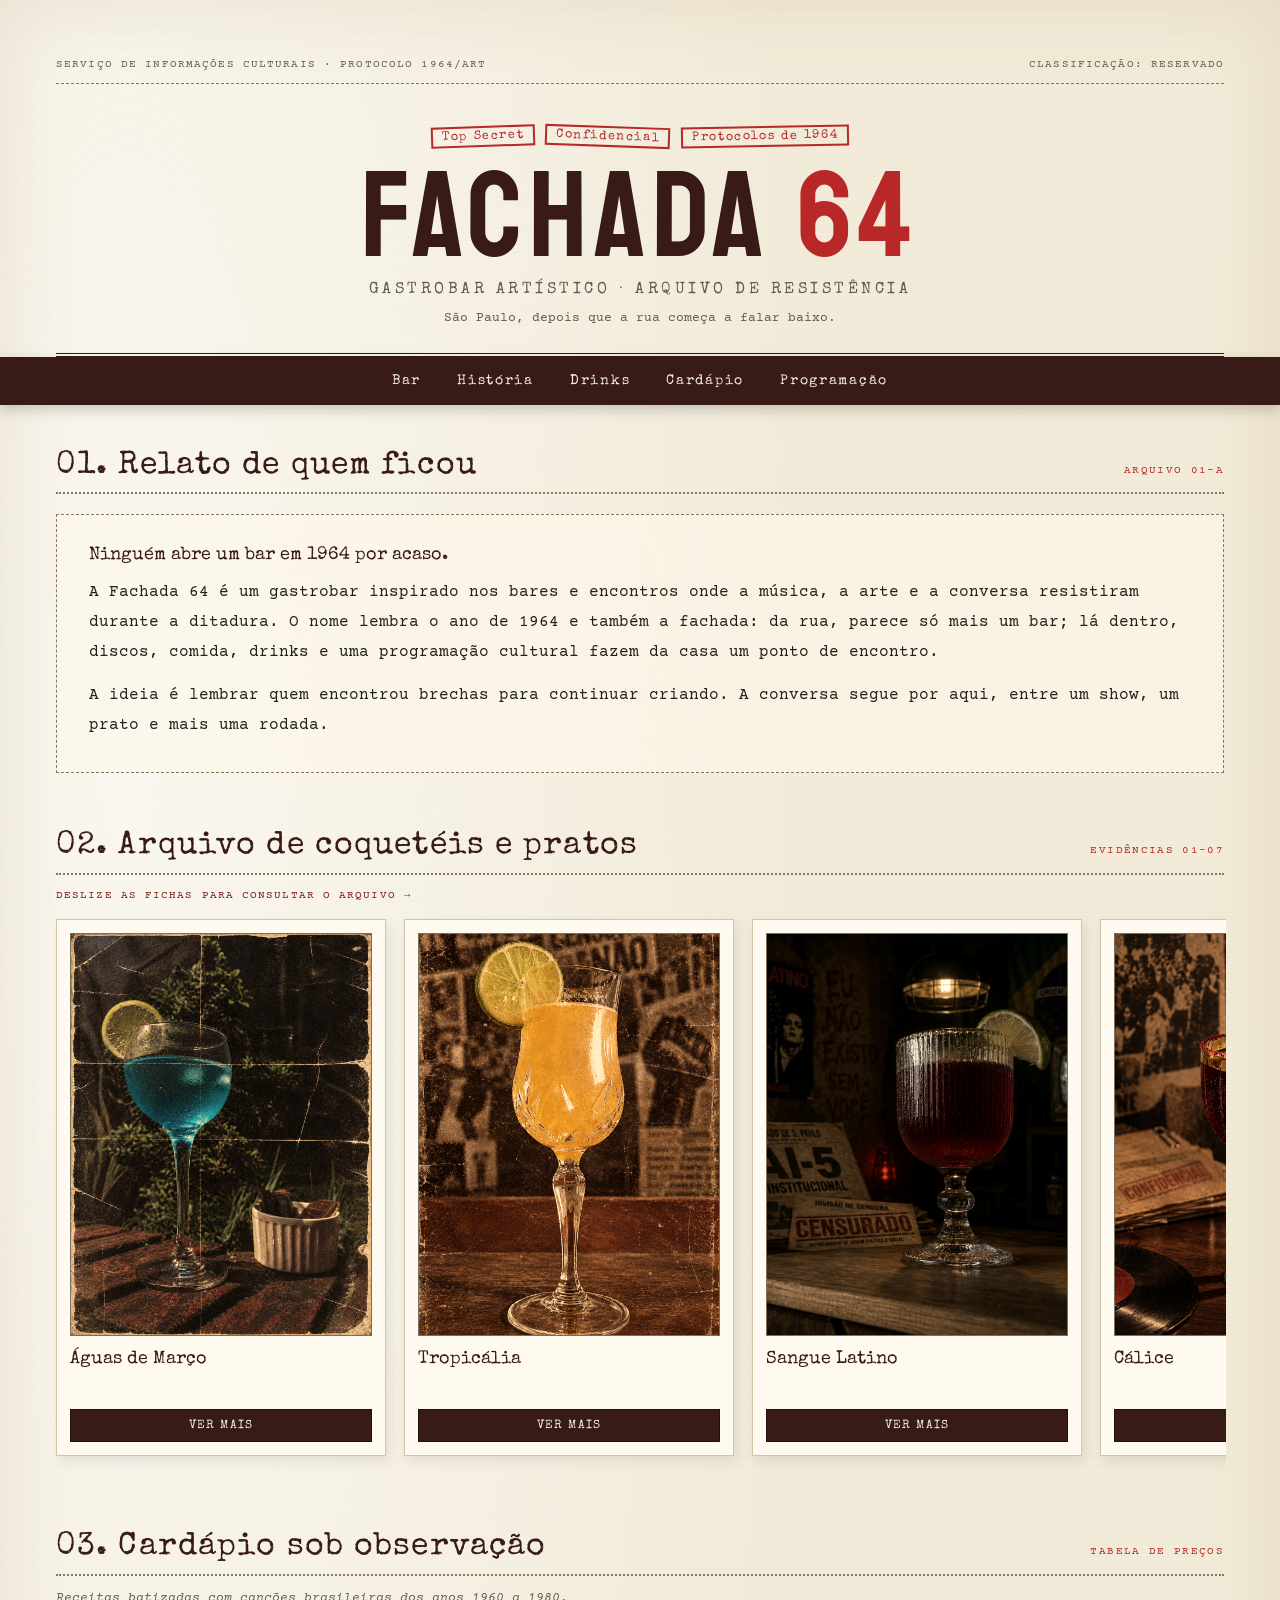
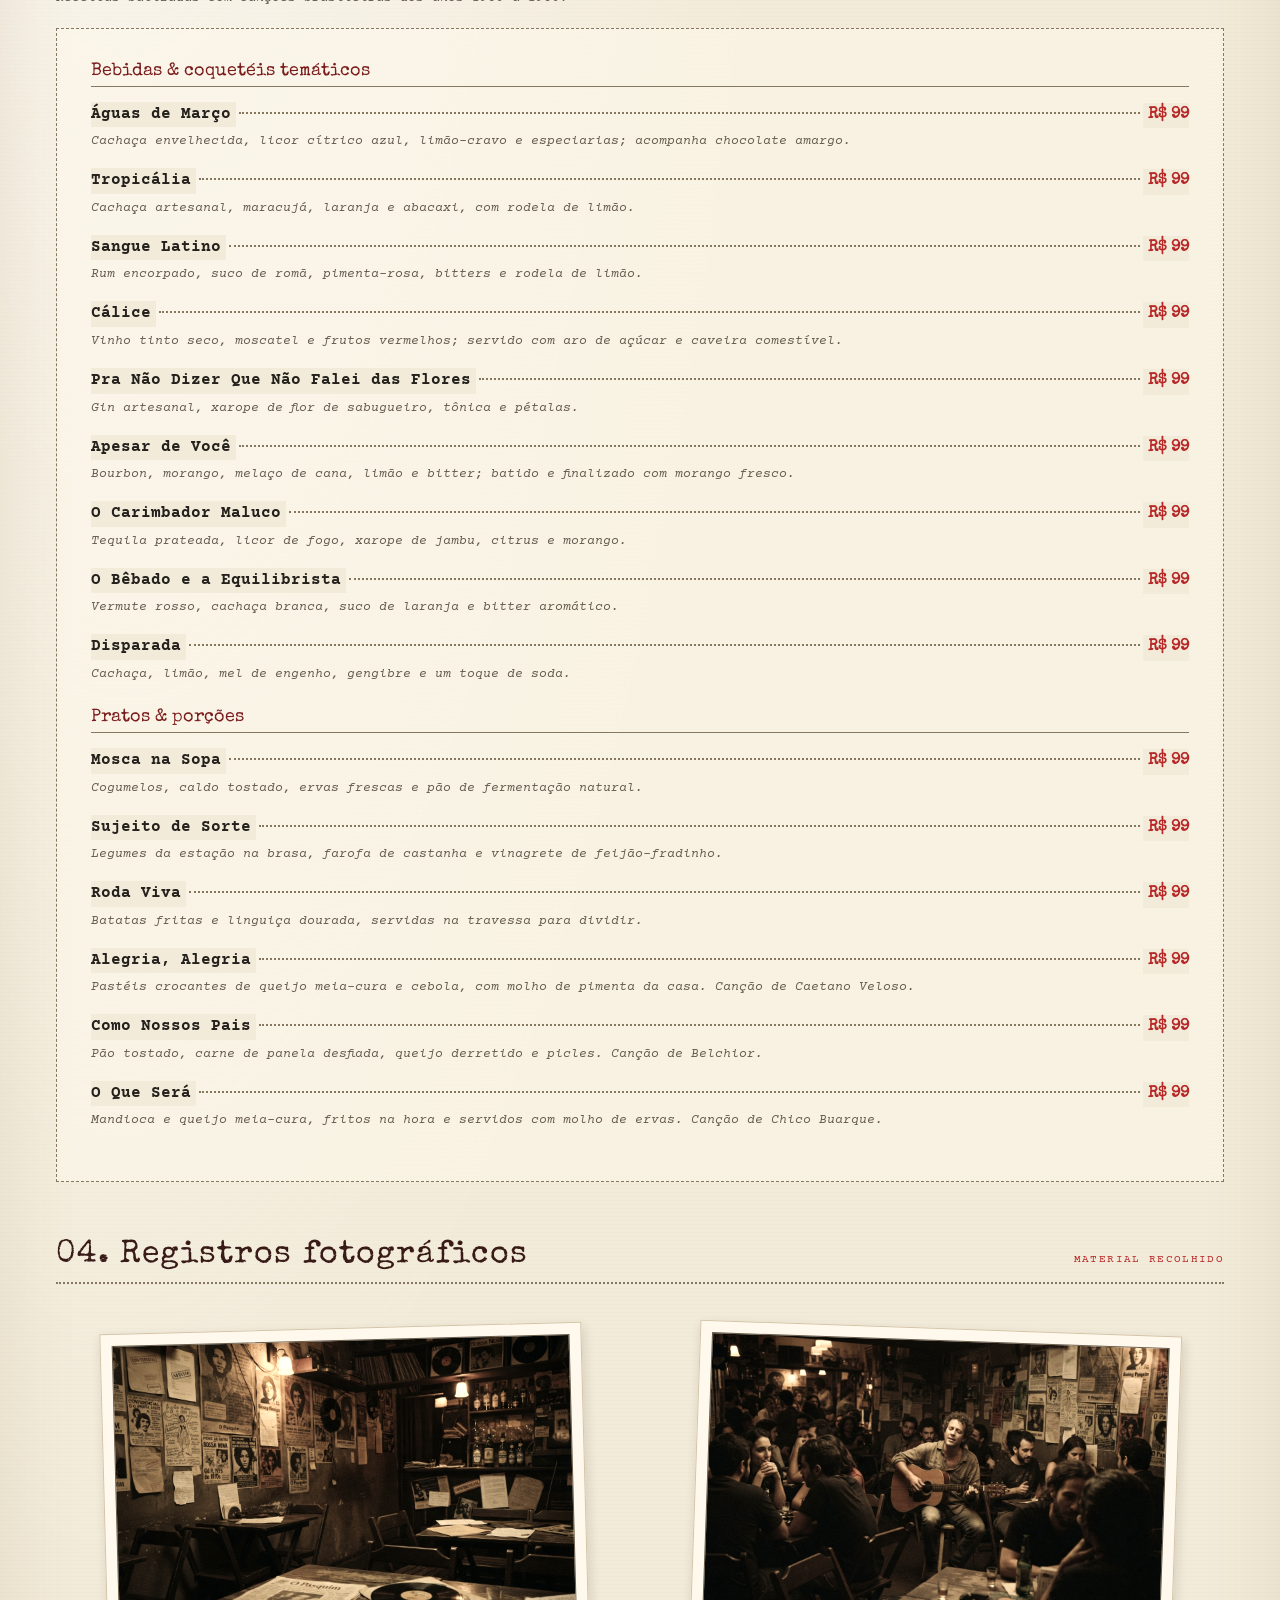
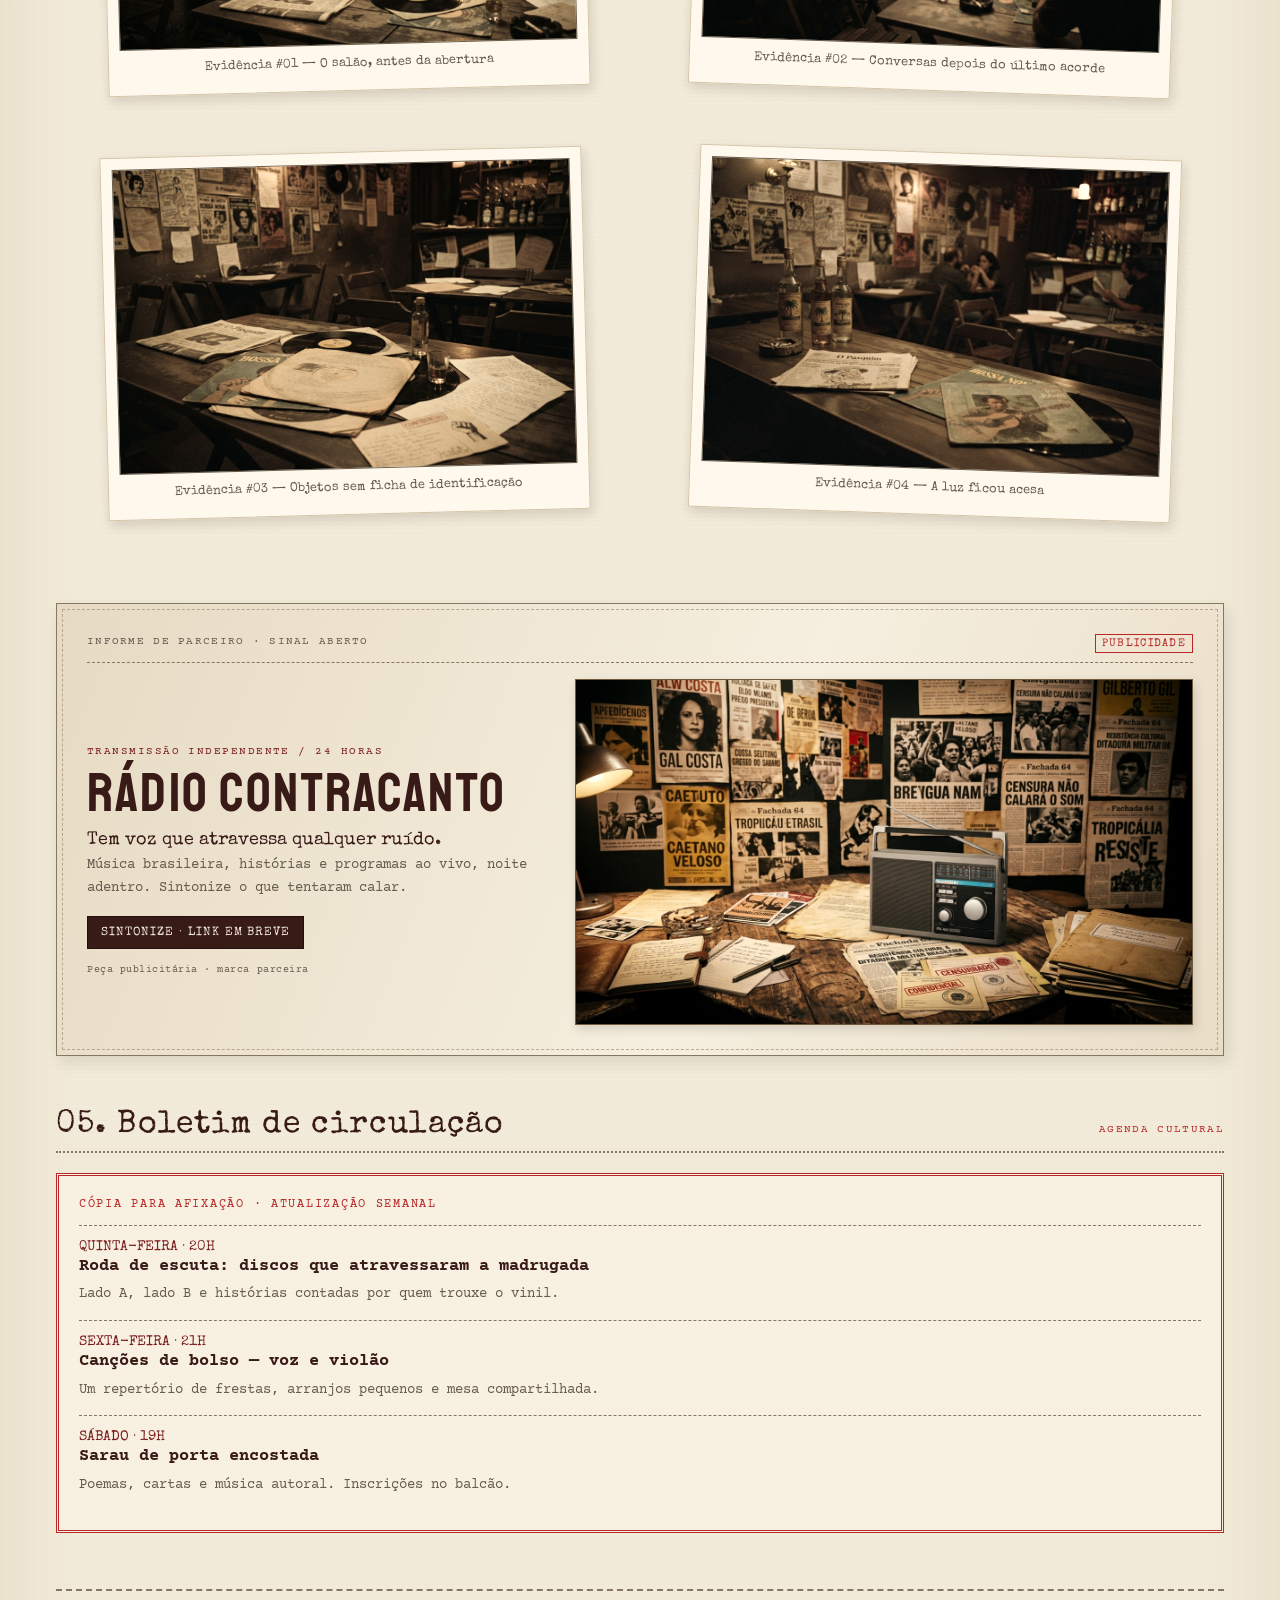
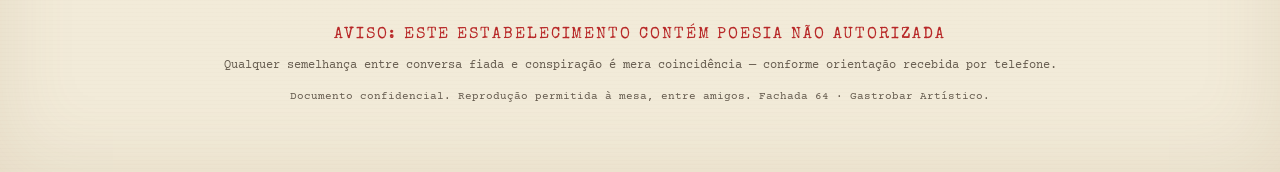
==== commit 08f7255a: "Correção páginas do Drink + Fotos Mockup na seção 4" ====
--- a/index.html
+++ b/index.html
@@ -163,10 +163,22 @@
                     <h2>04. Registros fotográficos</h2><span class="section-no">MATERIAL RECOLHIDO</span>
                 </div>
                 <div class="evidence-grid">
-                    <figure class="polaroid"><div class="photo-placeholder">ESPA&Ccedil;O PARA FOTOGRAFIA</div><figcaption class="caption">Evid&ecirc;ncia #01 &mdash; O sal&atilde;o, antes da abertura</figcaption></figure>
-                    <figure class="polaroid"><div class="photo-placeholder">ESPA&Ccedil;O PARA FOTOGRAFIA</div><figcaption class="caption">Evid&ecirc;ncia #02 &mdash; Conversas depois do &uacute;ltimo acorde</figcaption></figure>
-                    <figure class="polaroid"><div class="photo-placeholder">ESPA&Ccedil;O PARA FOTOGRAFIA</div><figcaption class="caption">Evid&ecirc;ncia #03 &mdash; Objetos sem ficha de identifica&ccedil;&atilde;o</figcaption></figure>
-                    <figure class="polaroid"><div class="photo-placeholder">ESPA&Ccedil;O PARA FOTOGRAFIA</div><figcaption class="caption">Evid&ecirc;ncia #04 &mdash; A luz ficou acesa</figcaption></figure>
+                    <figure class="polaroid">
+                        <img src="imagens/evidencia01.jpg" alt="Sal&atilde;o vazio da Fachada 64 antes da abertura, com cartazes e discos nas paredes">
+                        <figcaption class="caption">Evid&ecirc;ncia #01 &mdash; O sal&atilde;o, antes da abertura</figcaption>
+                    </figure>
+                    <figure class="polaroid">
+                        <img src="imagens/evidencia02.jpg" alt="P&uacute;blico reunido em volta de um m&uacute;sico tocando viol&atilde;o no bar">
+                        <figcaption class="caption">Evid&ecirc;ncia #02 &mdash; Conversas depois do &uacute;ltimo acorde</figcaption>
+                    </figure>
+                    <figure class="polaroid">
+                        <img src="imagens/evidencia03.jpg" alt="Discos, jornais e pap&eacute;is espalhados sobre uma mesa">
+                        <figcaption class="caption">Evid&ecirc;ncia #03 &mdash; Objetos sem ficha de identifica&ccedil;&atilde;o</figcaption>
+                    </figure>
+                    <figure class="polaroid">
+                        <img src="imagens/evidencia04.jpg" alt="Mesa com discos e jornais no bar ainda iluminado durante a noite">
+                        <figcaption class="caption">Evid&ecirc;ncia #04 &mdash; A luz ficou acesa</figcaption>
+                    </figure>
                 </div>
             </section>
             <aside class="partner-ad" aria-labelledby="partner-ad-title">
--- a/style.css
+++ b/style.css
@@ -576,8 +576,9 @@
 
         .evidence-grid {
             display: grid;
-            grid-template-columns: repeat(auto-fit, minmax(min(100%, 235px), 1fr));
-            gap: 24px;
+            grid-template-columns: repeat(2, minmax(0, 1fr));
+            align-items: start;
+            gap: clamp(18px, 3vw, 28px);
             padding: 8px 8px 16px
         }
 
@@ -602,9 +603,9 @@
         .polaroid img {
             display: block;
             width: 100%;
-            height: 190px;
+            aspect-ratio: 3 / 2;
             object-fit: cover;
-            filter: sepia(.65) contrast(1.06);
+            filter: sepia(.45) contrast(1.06);
             border: 1px solid #625649
         }
 
@@ -818,6 +819,8 @@
 
             .photo-placeholder { height: 170px; }
 
+            .evidence-grid { grid-template-columns: minmax(0, 1fr); gap: 22px; }
+
             html { scroll-padding-top: 96px; }
 
             .dossier:before { content: none; }
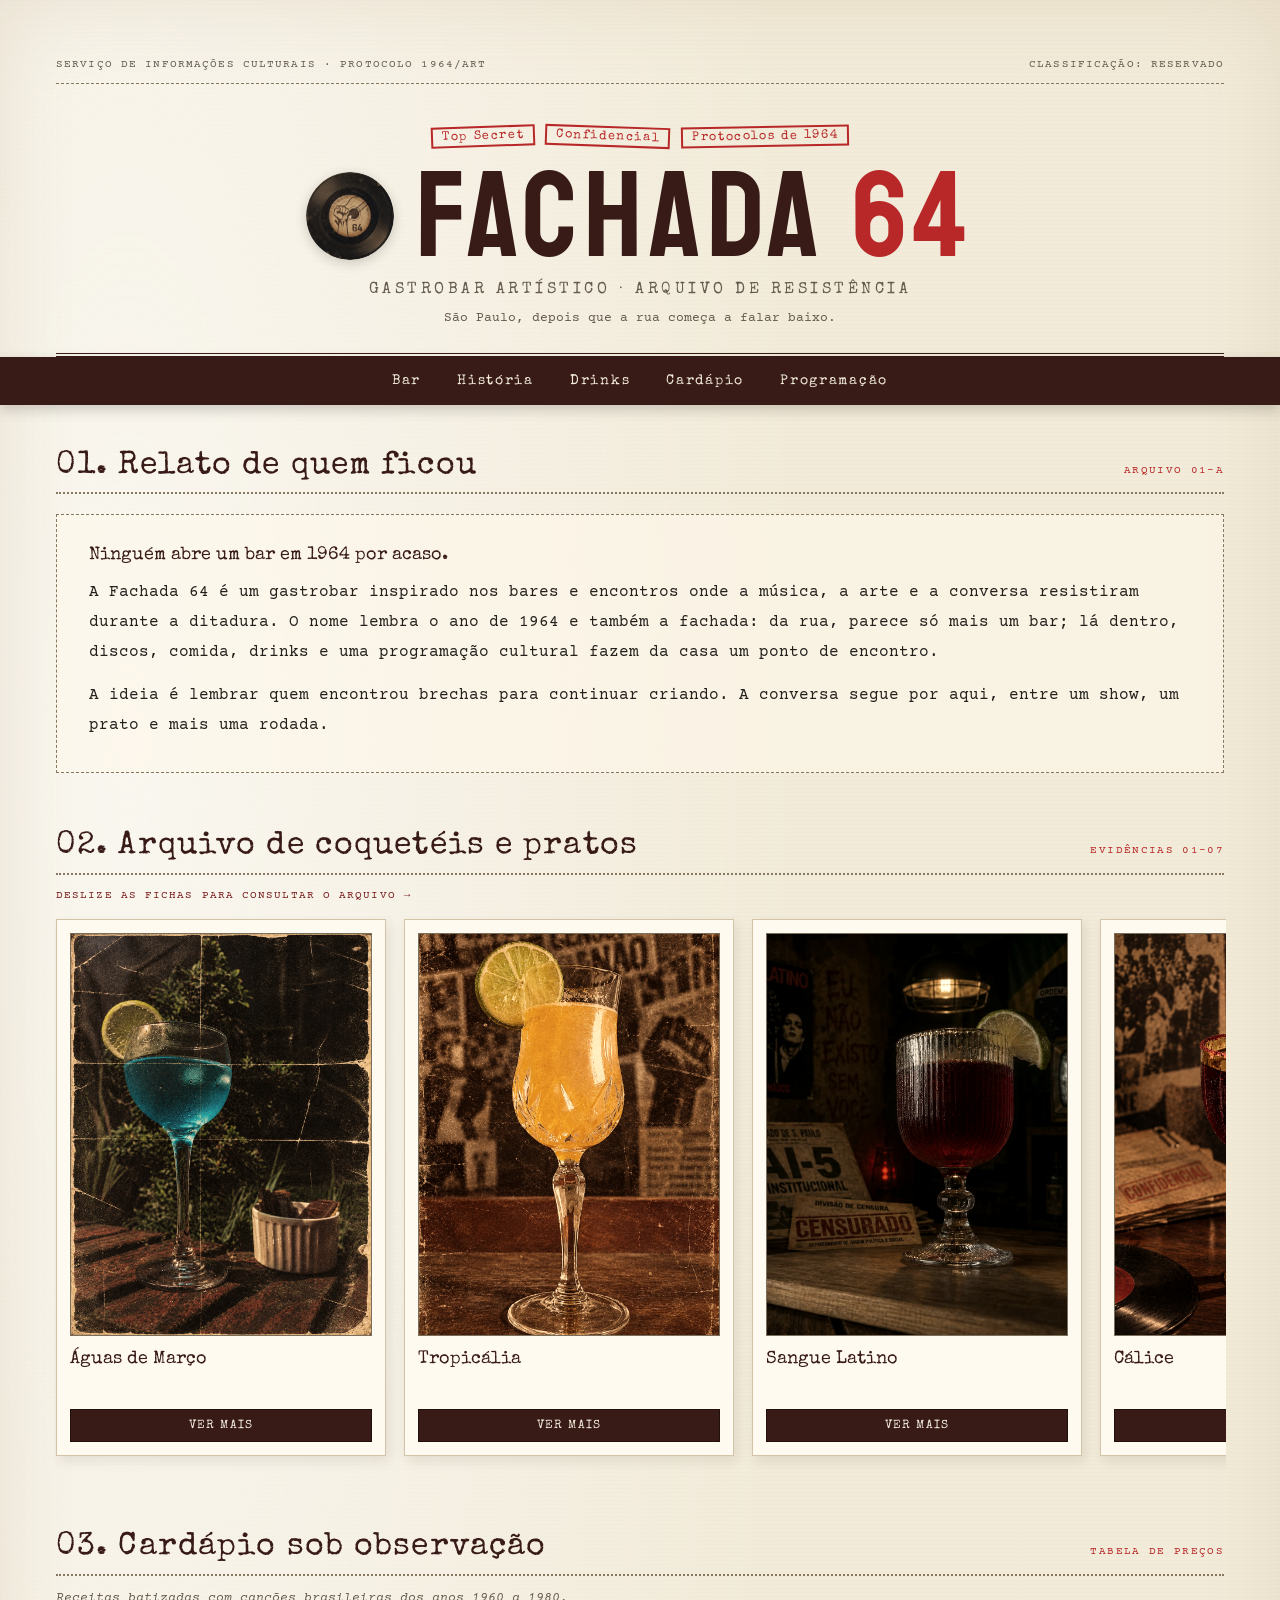
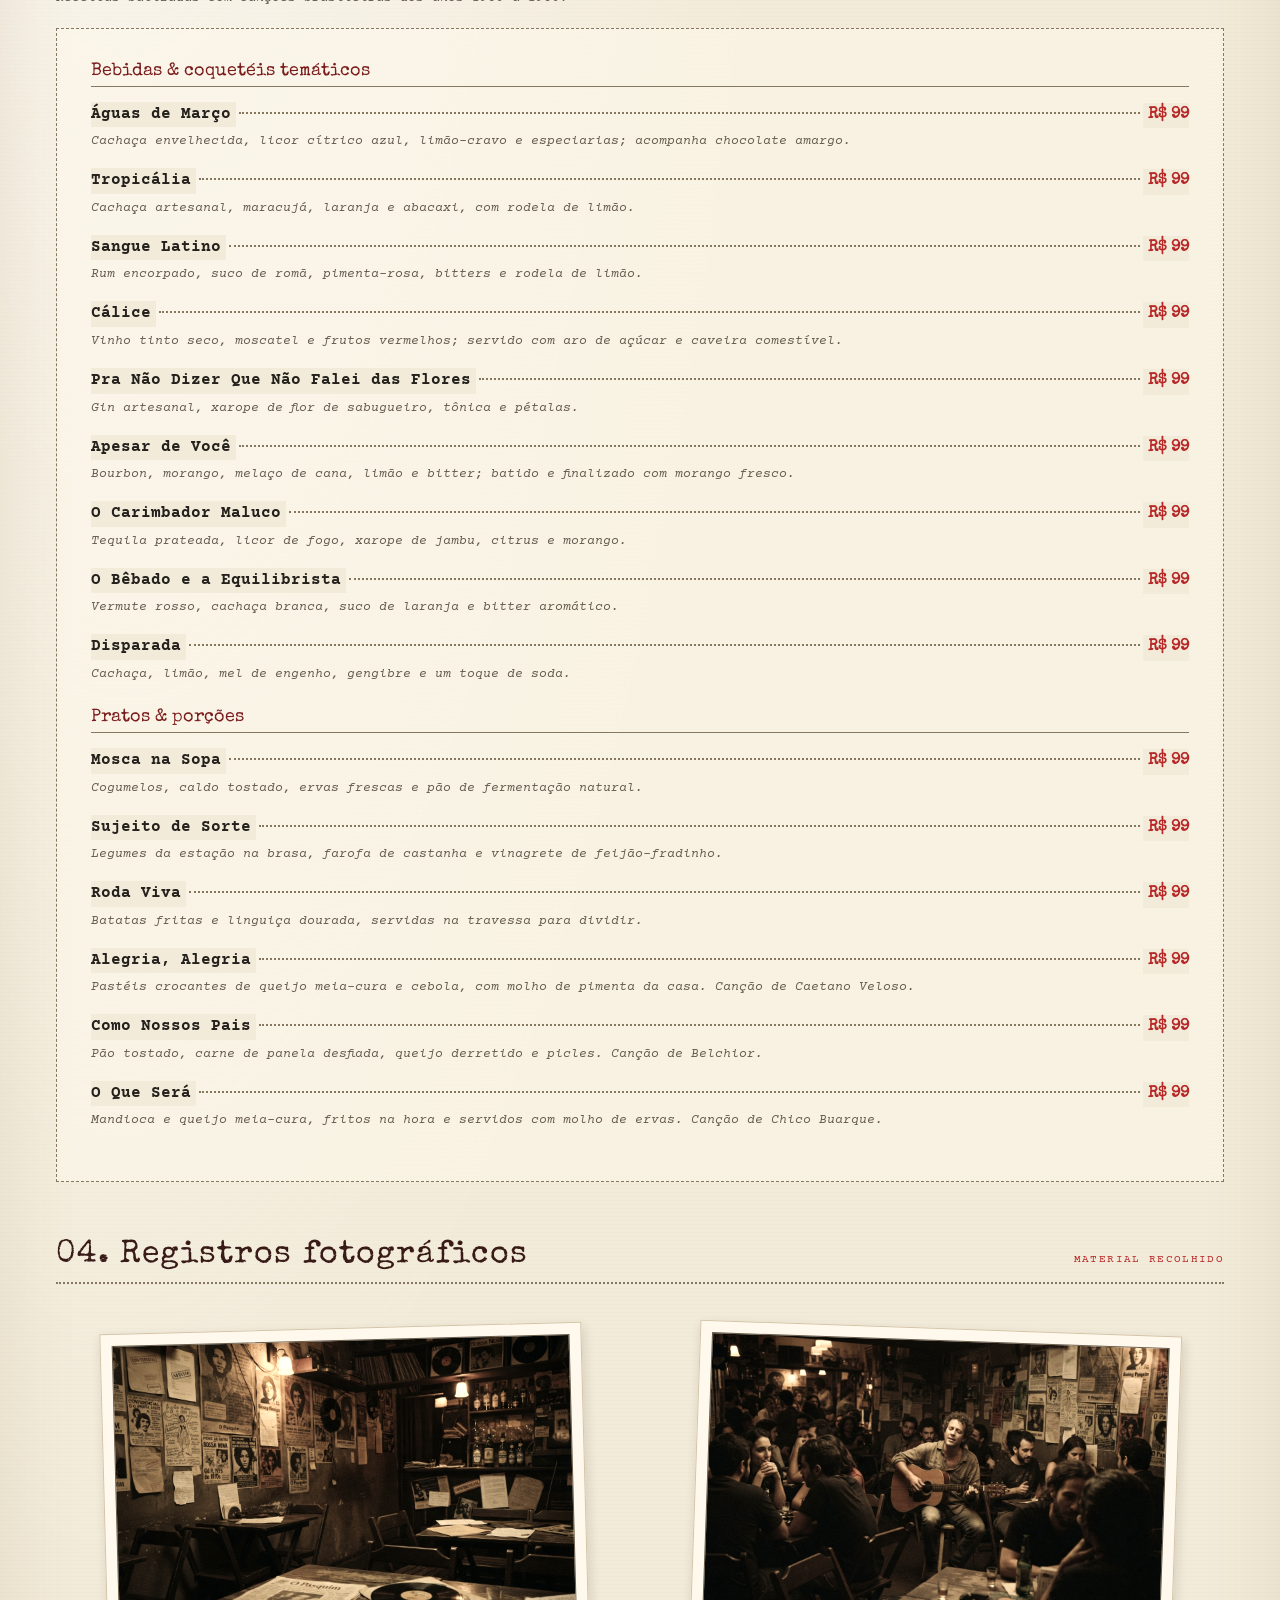
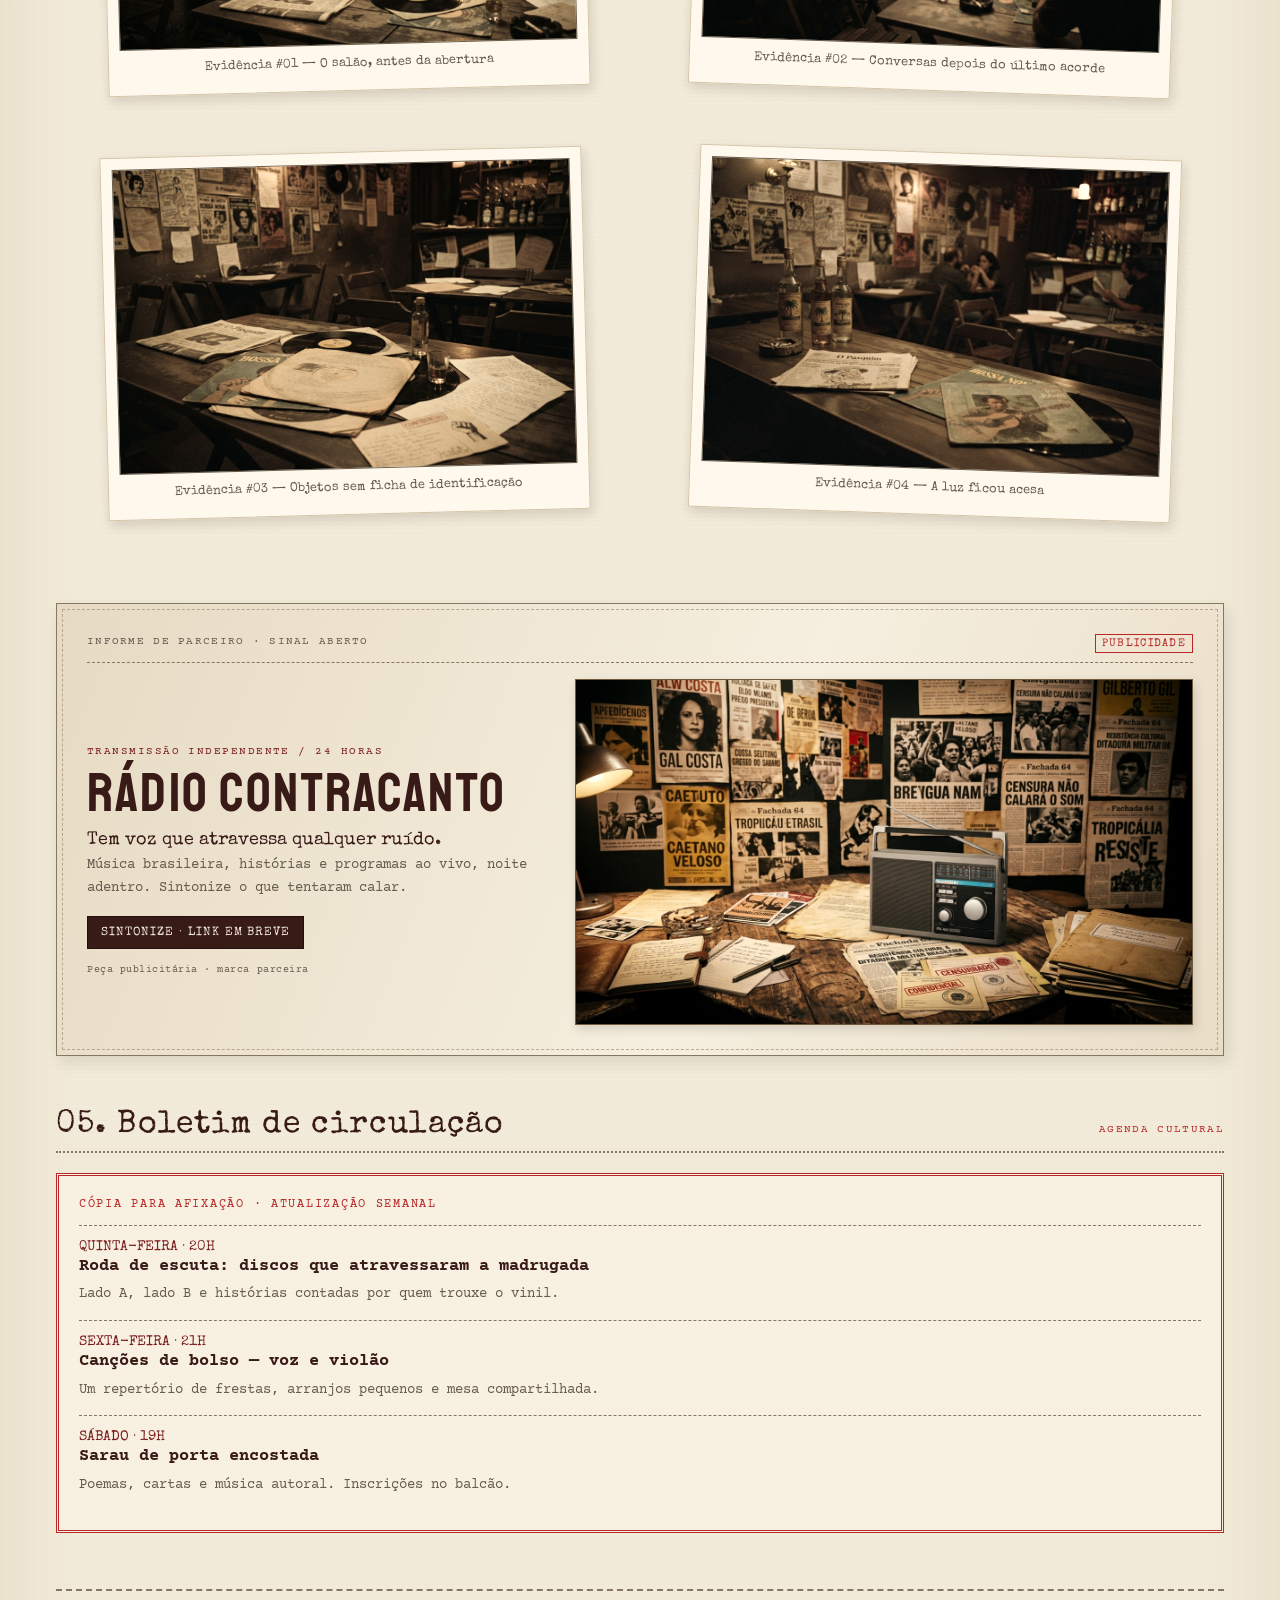
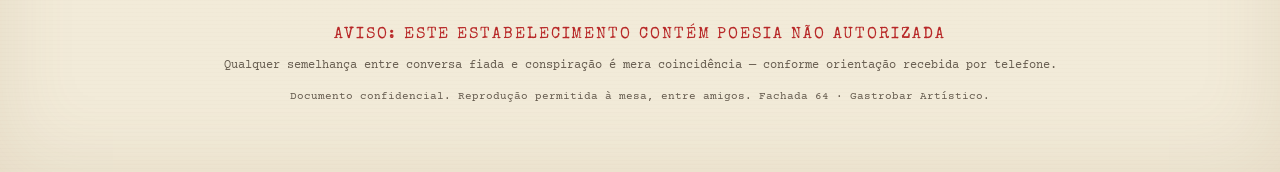
==== commit ff6db35b: "Logotipo" ====
--- a/index.html
+++ b/index.html
@@ -12,6 +12,7 @@
         href="https://fonts.googleapis.com/css2?family=Courier+Prime:wght@400;700&family=Special+Elite&family=Staatliches&display=swap"
         rel="stylesheet">
     <link rel="stylesheet" href="style.css">
+    <link rel="icon" href="imagens/icon.png" type="image/png">
 </head>
 
 <body>
@@ -21,7 +22,10 @@
         <header class="masthead" id="bar">
             <div class="stamps"><span class="stamp">Top Secret</span><span class="stamp">Confidencial</span><span
                     class="stamp">Protocolos de 1964</span></div>
-            <h1>Fachada <span>64</span></h1>
+            <div class="brand-lockup">
+                <img class="brand-mark" src="imagens/icon.png" alt="Disco de vinil com s?mbolo de resist?ncia e o n?mero 64">
+                <h1>Fachada <span>64</span></h1>
+            </div>
             <p class="subtitle">GASTROBAR ARTÍSTICO · ARQUIVO DE RESISTÊNCIA</p>
             <p class="mast-note">São Paulo, depois que a rua começa a falar baixo.</p>
         </header>
--- a/style.css
+++ b/style.css
@@ -98,6 +98,31 @@
 
         .stamp:nth-child(3) {
             transform: rotate(-1deg)
+        }
+
+        .brand-lockup {
+            display: flex;
+            align-items: center;
+            justify-content: center;
+            gap: clamp(12px, 2vw, 22px);
+        }
+
+        .brand-mark {
+            display: block;
+            width: clamp(54px, 8vw, 88px);
+            aspect-ratio: 1;
+            object-fit: contain;
+            border-radius: 50%;
+            box-shadow: 0 3px 12px #21160f30;
+            animation: record-spin 8s linear infinite;
+        }
+
+        @keyframes record-spin {
+            to { transform: rotate(360deg); }
+        }
+
+        @media (prefers-reduced-motion: reduce) {
+            .brand-mark { animation: none; }
         }
 
         h1 {
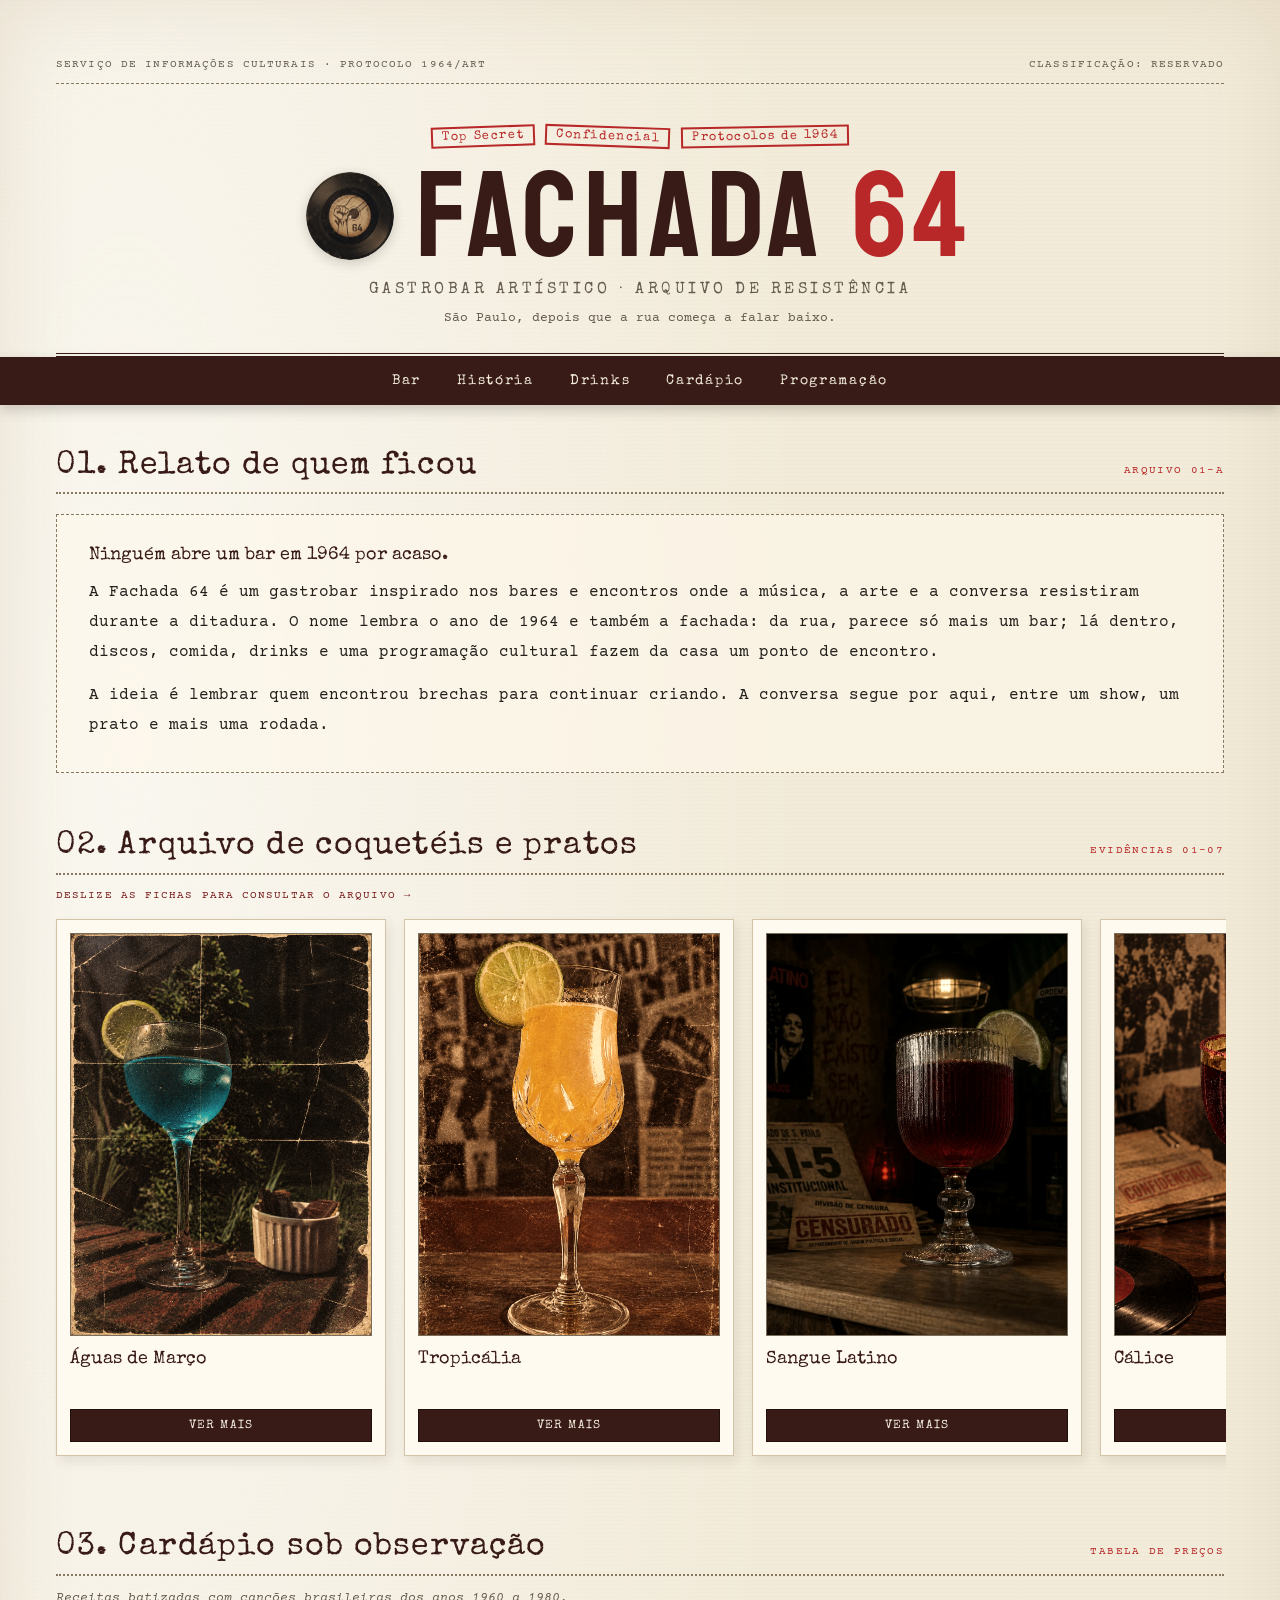
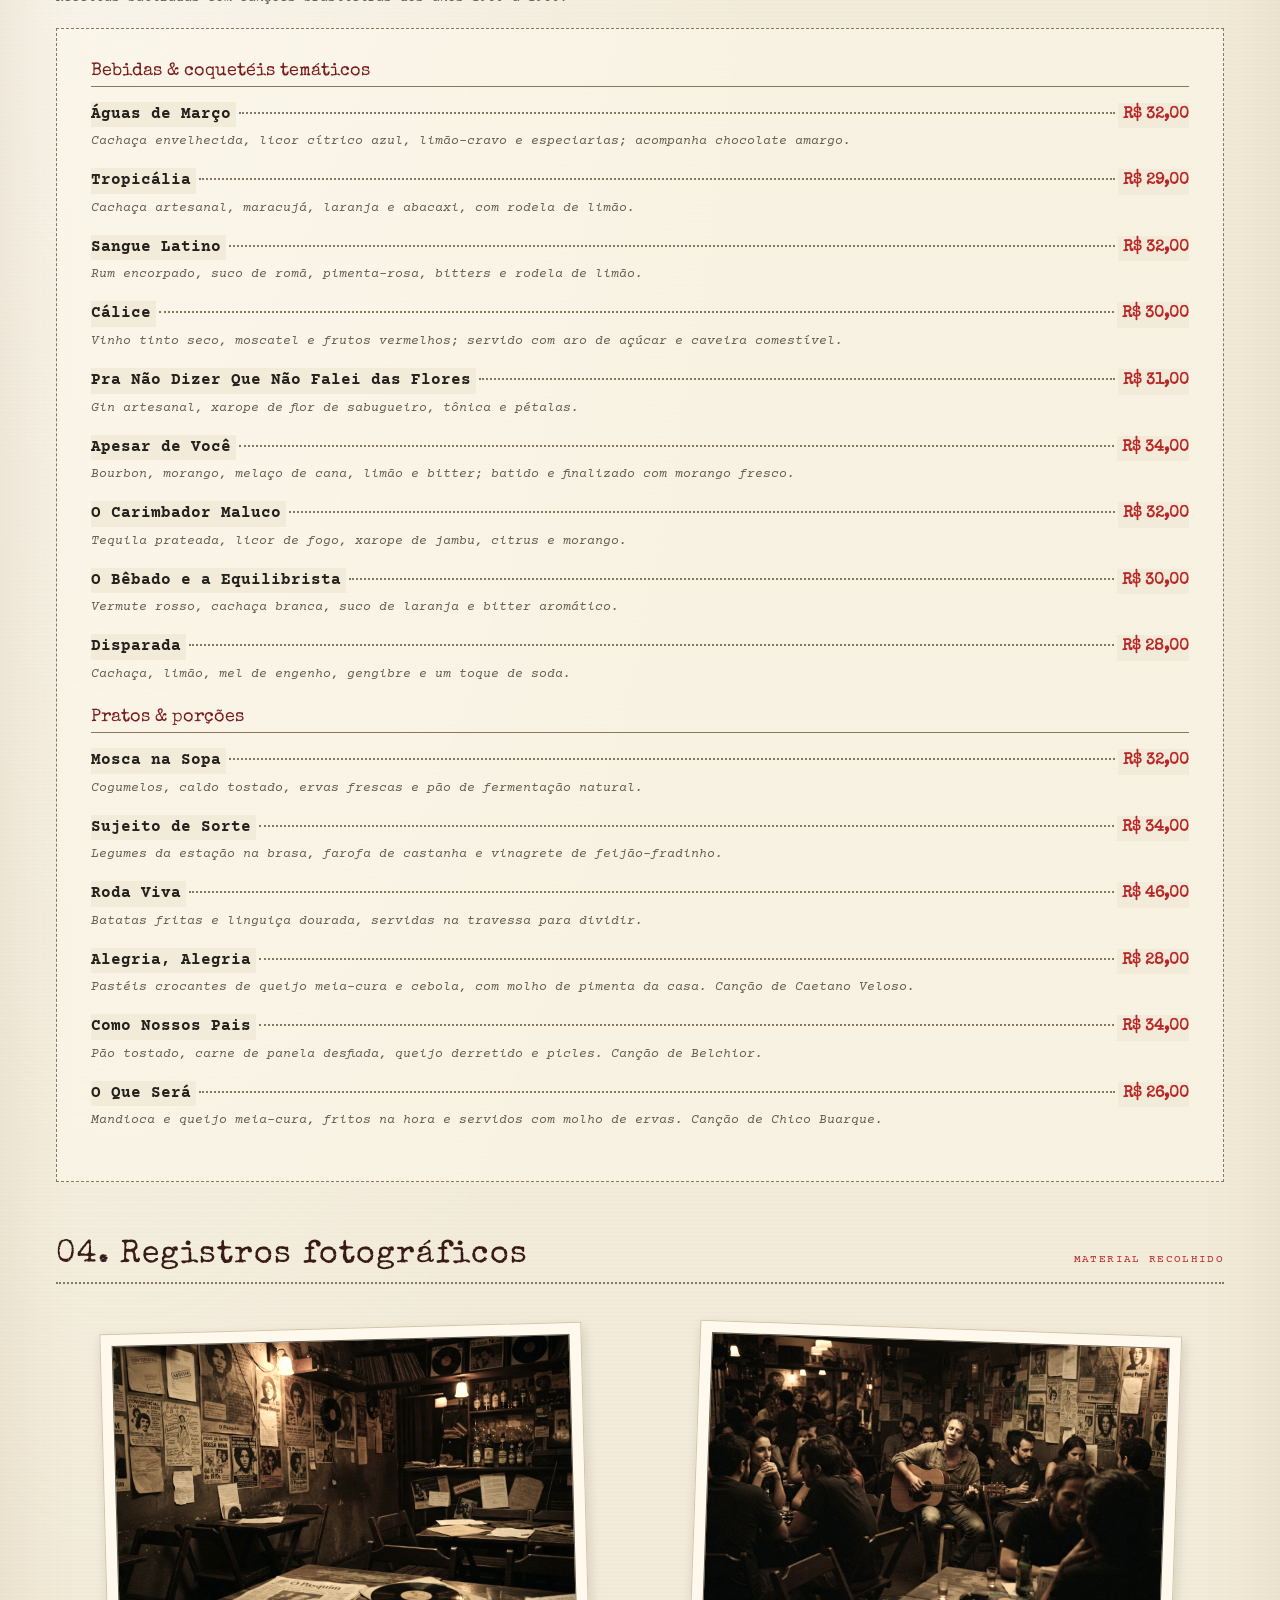
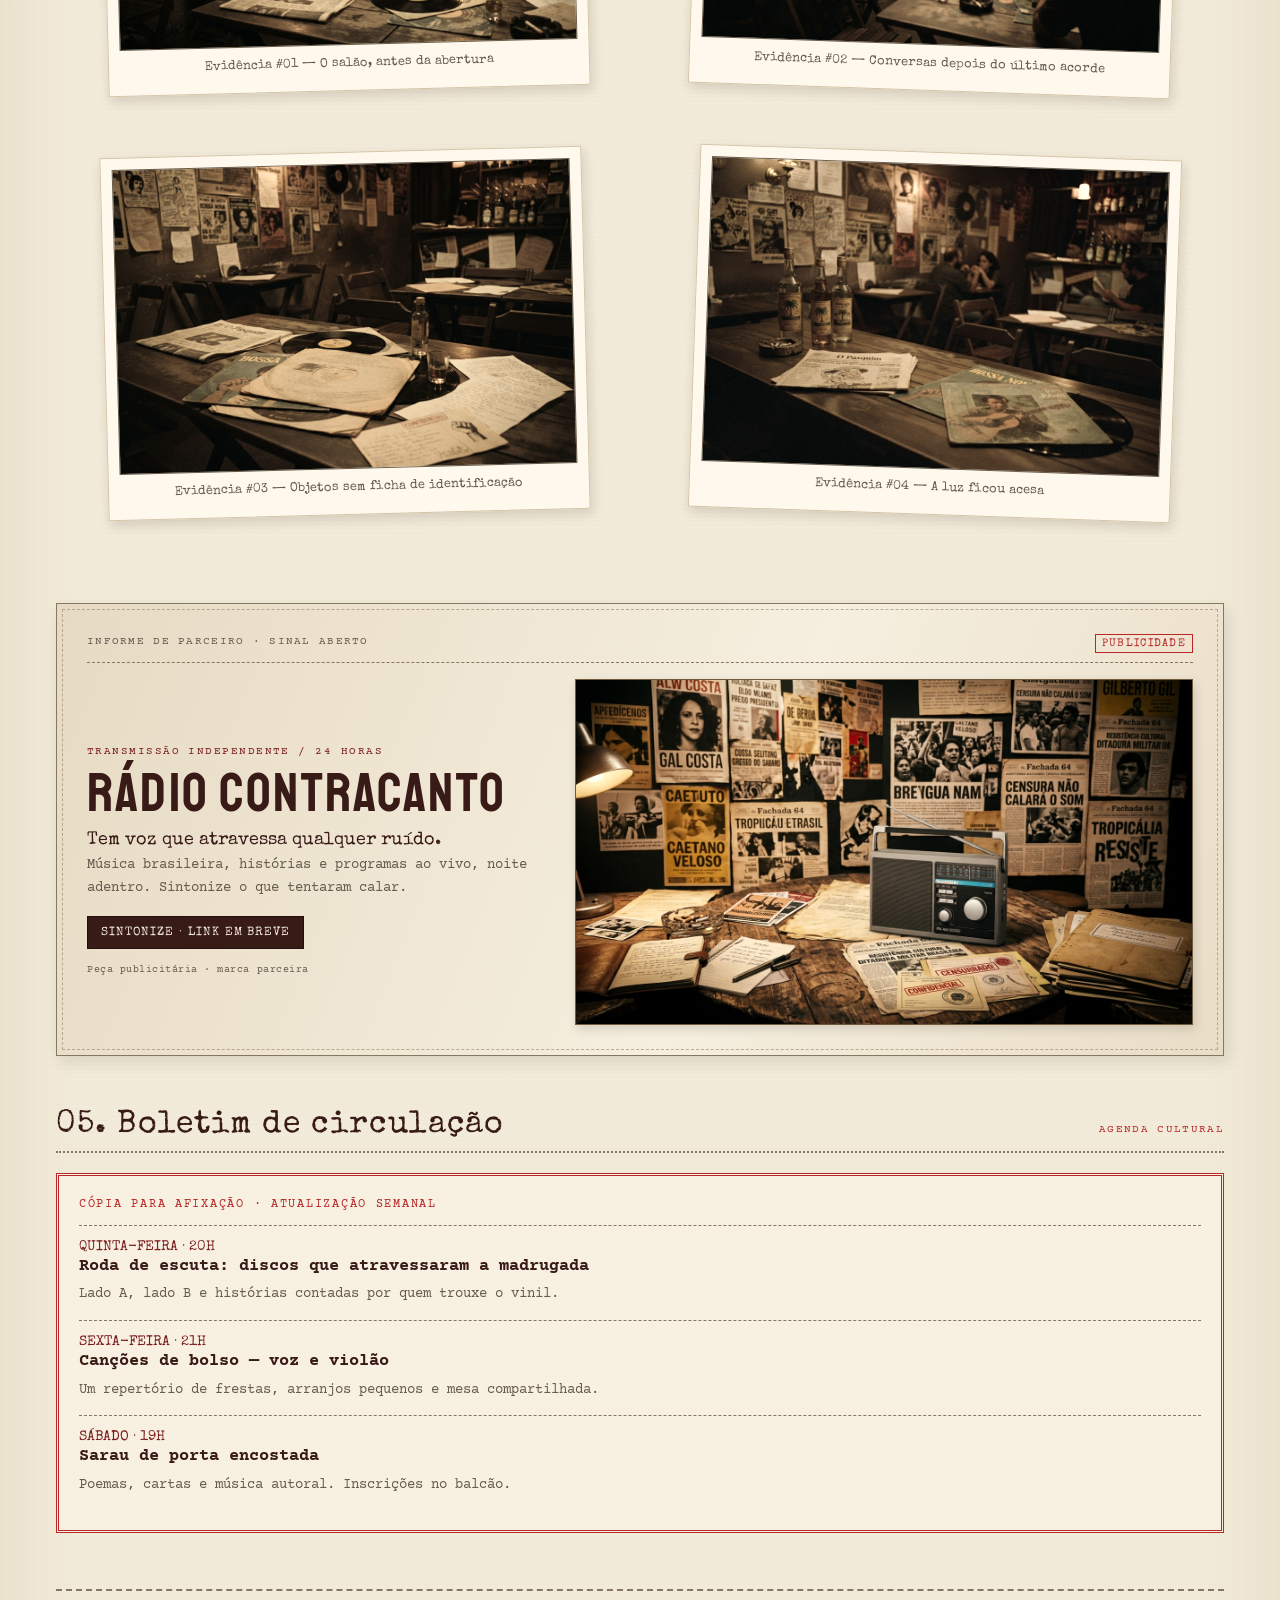
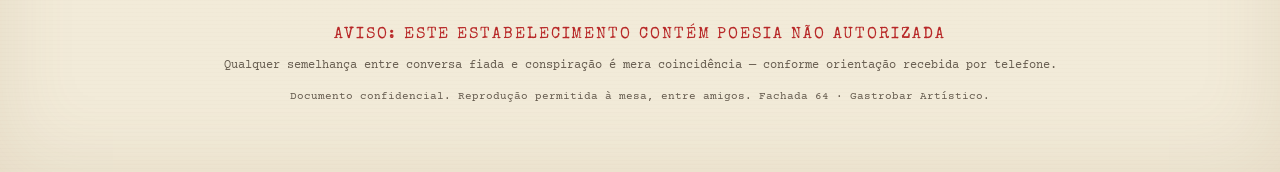
==== commit ff79f3cd: "Ajuste preço" ====
--- a/index.html
+++ b/index.html
@@ -100,64 +100,64 @@
                 <div class="menu-sheet">
                     <h3 class="menu-subtitle">Bebidas &amp; coquet&eacute;is tem&aacute;ticos</h3>
                     <div class="menu-item">
-                        <div class="item-line"><span class="item-name">&Aacute;guas de Mar&ccedil;o</span><span class="item-dots"></span><span class="item-price">R$ 99</span></div>
+                        <div class="item-line"><span class="item-name">&Aacute;guas de Mar&ccedil;o</span><span class="item-dots"></span><span class="item-price">R$ 32,00</span></div>
                         <p class="item-desc">Cacha&ccedil;a envelhecida, licor c&iacute;trico azul, lim&atilde;o-cravo e especiarias; acompanha chocolate amargo.</p>
                     </div>
                     <div class="menu-item">
-                        <div class="item-line"><span class="item-name">Tropic&aacute;lia</span><span class="item-dots"></span><span class="item-price">R$ 99</span></div>
+                        <div class="item-line"><span class="item-name">Tropic&aacute;lia</span><span class="item-dots"></span><span class="item-price">R$ 29,00</span></div>
                         <p class="item-desc">Cacha&ccedil;a artesanal, maracuj&aacute;, laranja e abacaxi, com rodela de lim&atilde;o.</p>
                     </div>
                     <div class="menu-item">
-                        <div class="item-line"><span class="item-name">Sangue Latino</span><span class="item-dots"></span><span class="item-price">R$ 99</span></div>
+                        <div class="item-line"><span class="item-name">Sangue Latino</span><span class="item-dots"></span><span class="item-price">R$ 32,00</span></div>
                         <p class="item-desc">Rum encorpado, suco de rom&atilde;, pimenta-rosa, bitters e rodela de lim&atilde;o.</p>
                     </div>
                     <div class="menu-item">
-                        <div class="item-line"><span class="item-name">C&aacute;lice</span><span class="item-dots"></span><span class="item-price">R$ 99</span></div>
+                        <div class="item-line"><span class="item-name">C&aacute;lice</span><span class="item-dots"></span><span class="item-price">R$ 30,00</span></div>
                         <p class="item-desc">Vinho tinto seco, moscatel e frutos vermelhos; servido com aro de a&ccedil;&uacute;car e caveira comest&iacute;vel.</p>
                     </div>
                     <div class="menu-item">
-                        <div class="item-line"><span class="item-name">Pra N&atilde;o Dizer Que N&atilde;o Falei das Flores</span><span class="item-dots"></span><span class="item-price">R$ 99</span></div>
+                        <div class="item-line"><span class="item-name">Pra N&atilde;o Dizer Que N&atilde;o Falei das Flores</span><span class="item-dots"></span><span class="item-price">R$ 31,00</span></div>
                         <p class="item-desc">Gin artesanal, xarope de flor de sabugueiro, t&ocirc;nica e p&eacute;talas.</p>
                     </div>
                     <div class="menu-item">
-                        <div class="item-line"><span class="item-name">Apesar de Voc&ecirc;</span><span class="item-dots"></span><span class="item-price">R$ 99</span></div>
+                        <div class="item-line"><span class="item-name">Apesar de Voc&ecirc;</span><span class="item-dots"></span><span class="item-price">R$ 34,00</span></div>
                         <p class="item-desc">Bourbon, morango, mela&ccedil;o de cana, lim&atilde;o e bitter; batido e finalizado com morango fresco.</p>
                     </div>
                     <div class="menu-item">
-                        <div class="item-line"><span class="item-name">O Carimbador Maluco</span><span class="item-dots"></span><span class="item-price">R$ 99</span></div>
+                        <div class="item-line"><span class="item-name">O Carimbador Maluco</span><span class="item-dots"></span><span class="item-price">R$ 32,00</span></div>
                         <p class="item-desc">Tequila prateada, licor de fogo, xarope de jambu, citrus e morango.</p>
                     </div>
                     <div class="menu-item">
-                        <div class="item-line"><span class="item-name">O B&ecirc;bado e a Equilibrista</span><span class="item-dots"></span><span class="item-price">R$ 99</span></div>
+                        <div class="item-line"><span class="item-name">O B&ecirc;bado e a Equilibrista</span><span class="item-dots"></span><span class="item-price">R$ 30,00</span></div>
                         <p class="item-desc">Vermute rosso, cacha&ccedil;a branca, suco de laranja e bitter arom&aacute;tico.</p>
                     </div>
                     <div class="menu-item">
-                        <div class="item-line"><span class="item-name">Disparada</span><span class="item-dots"></span><span class="item-price">R$ 99</span></div>
+                        <div class="item-line"><span class="item-name">Disparada</span><span class="item-dots"></span><span class="item-price">R$ 28,00</span></div>
                         <p class="item-desc">Cacha&ccedil;a, lim&atilde;o, mel de engenho, gengibre e um toque de soda.</p>
                     </div>
                     <h3 class="menu-subtitle">Pratos &amp; por&ccedil;&otilde;es</h3>
                     <div class="menu-item">
-                        <div class="item-line"><span class="item-name">Mosca na Sopa</span><span class="item-dots"></span><span class="item-price">R$ 99</span></div>
+                        <div class="item-line"><span class="item-name">Mosca na Sopa</span><span class="item-dots"></span><span class="item-price">R$ 32,00</span></div>
                         <p class="item-desc">Cogumelos, caldo tostado, ervas frescas e p&atilde;o de fermenta&ccedil;&atilde;o natural.</p>
                     </div>
                     <div class="menu-item">
-                        <div class="item-line"><span class="item-name">Sujeito de Sorte</span><span class="item-dots"></span><span class="item-price">R$ 99</span></div>
+                        <div class="item-line"><span class="item-name">Sujeito de Sorte</span><span class="item-dots"></span><span class="item-price">R$ 34,00</span></div>
                         <p class="item-desc">Legumes da esta&ccedil;&atilde;o na brasa, farofa de castanha e vinagrete de feij&atilde;o-fradinho.</p>
                     </div>
                     <div class="menu-item">
-                        <div class="item-line"><span class="item-name">Roda Viva</span><span class="item-dots"></span><span class="item-price">R$ 99</span></div>
+                        <div class="item-line"><span class="item-name">Roda Viva</span><span class="item-dots"></span><span class="item-price">R$ 46,00</span></div>
                         <p class="item-desc">Batatas fritas e lingui&ccedil;a dourada, servidas na travessa para dividir.</p>
                     </div>
                     <div class="menu-item">
-                        <div class="item-line"><span class="item-name">Alegria, Alegria</span><span class="item-dots"></span><span class="item-price">R$ 99</span></div>
+                        <div class="item-line"><span class="item-name">Alegria, Alegria</span><span class="item-dots"></span><span class="item-price">R$ 28,00</span></div>
                         <p class="item-desc">Past&eacute;is crocantes de queijo meia-cura e cebola, com molho de pimenta da casa. Can&ccedil;&atilde;o de Caetano Veloso.</p>
                     </div>
                     <div class="menu-item">
-                        <div class="item-line"><span class="item-name">Como Nossos Pais</span><span class="item-dots"></span><span class="item-price">R$ 99</span></div>
+                        <div class="item-line"><span class="item-name">Como Nossos Pais</span><span class="item-dots"></span><span class="item-price">R$ 34,00</span></div>
                         <p class="item-desc">P&atilde;o tostado, carne de panela desfiada, queijo derretido e picles. Can&ccedil;&atilde;o de Belchior.</p>
                     </div>
                     <div class="menu-item">
-                        <div class="item-line"><span class="item-name">O Que Ser&aacute;</span><span class="item-dots"></span><span class="item-price">R$ 99</span></div>
+                        <div class="item-line"><span class="item-name">O Que Ser&aacute;</span><span class="item-dots"></span><span class="item-price">R$ 26,00</span></div>
                         <p class="item-desc">Mandioca e queijo meia-cura, fritos na hora e servidos com molho de ervas. Can&ccedil;&atilde;o de Chico Buarque.</p>
                     </div>
                 </div>
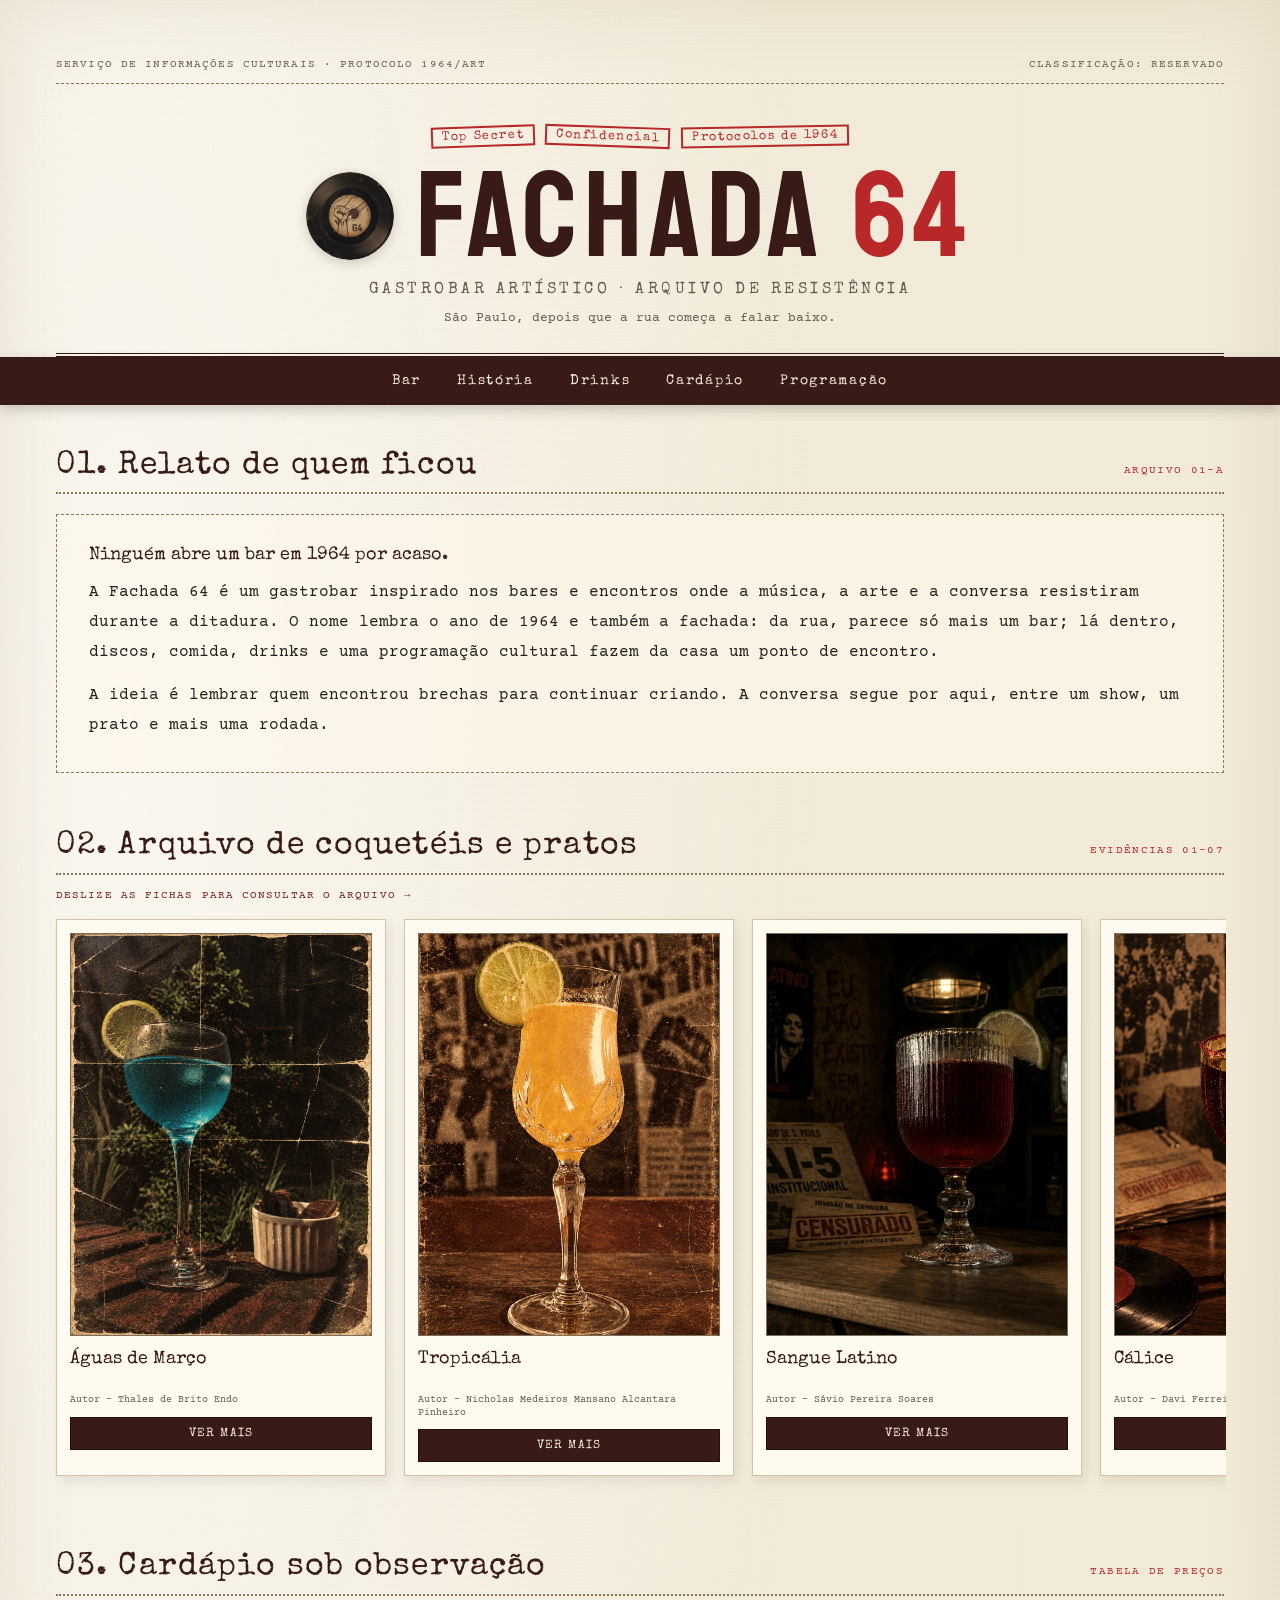
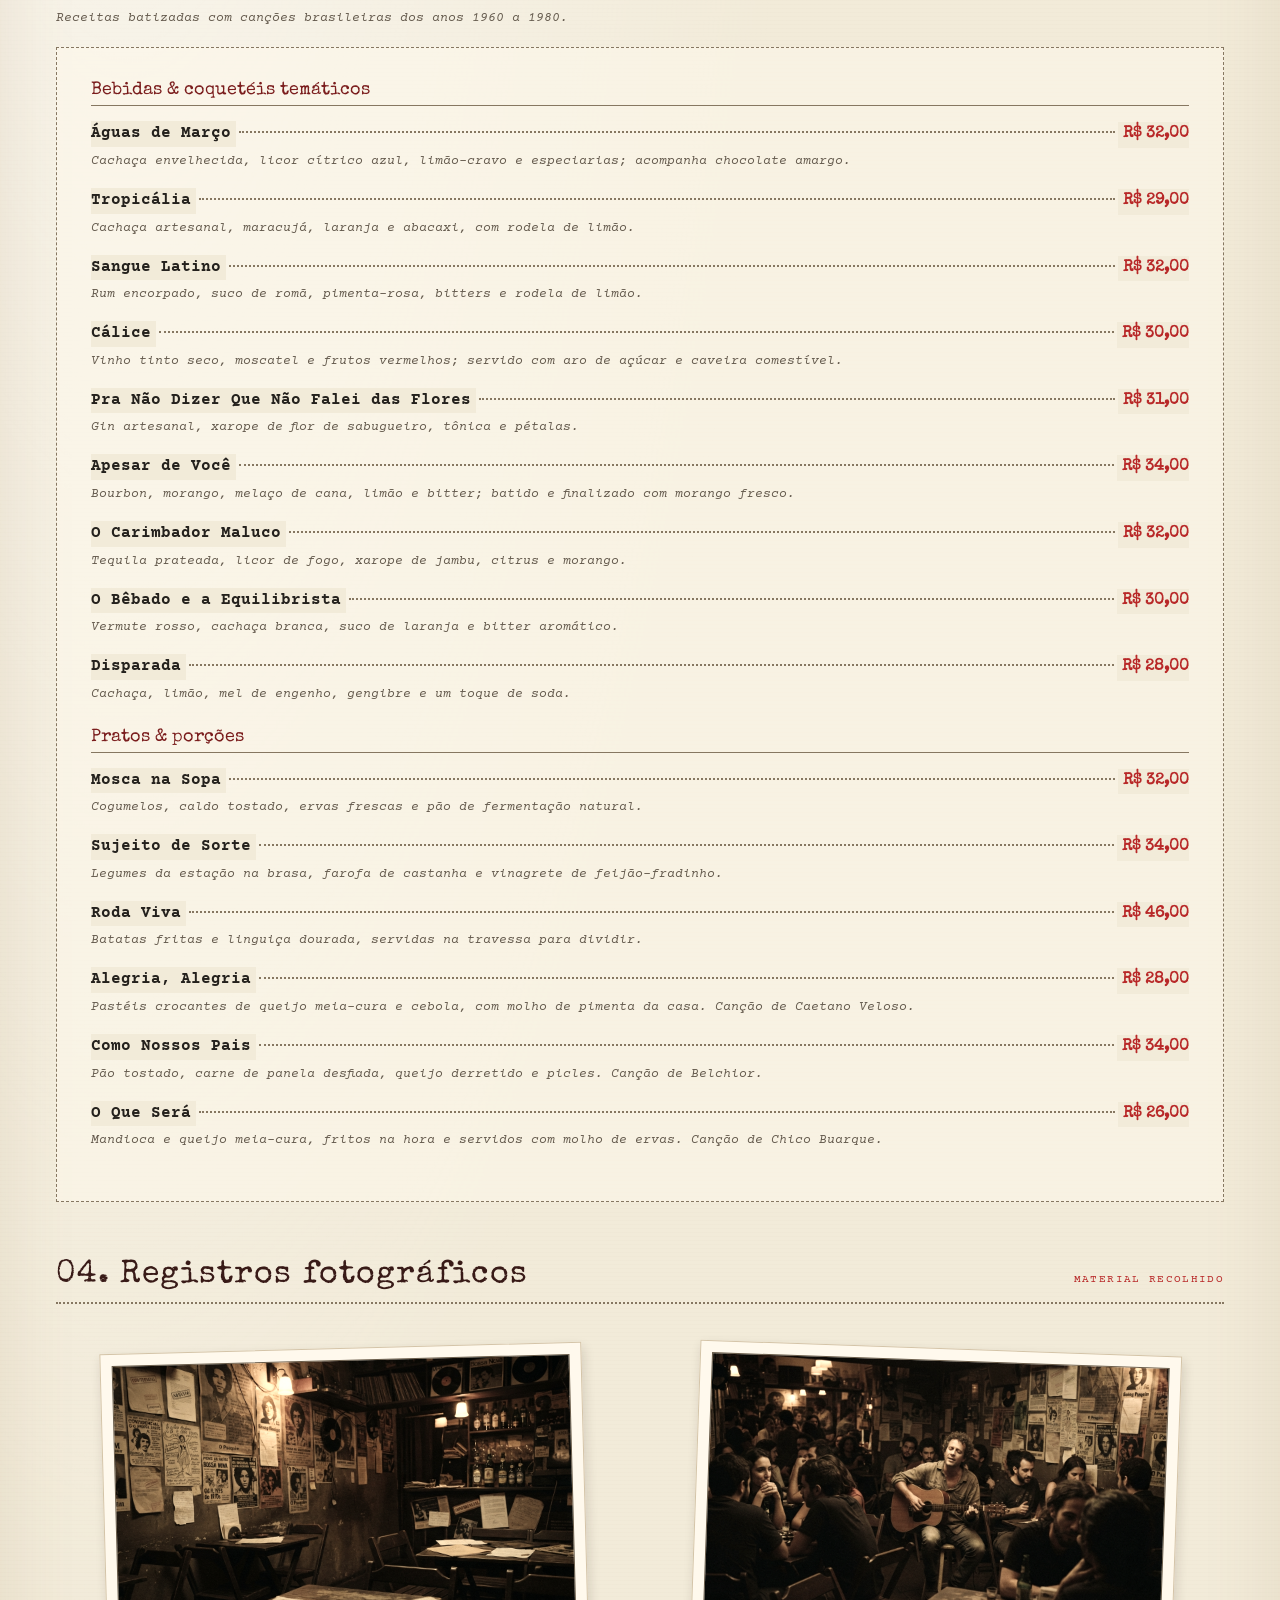
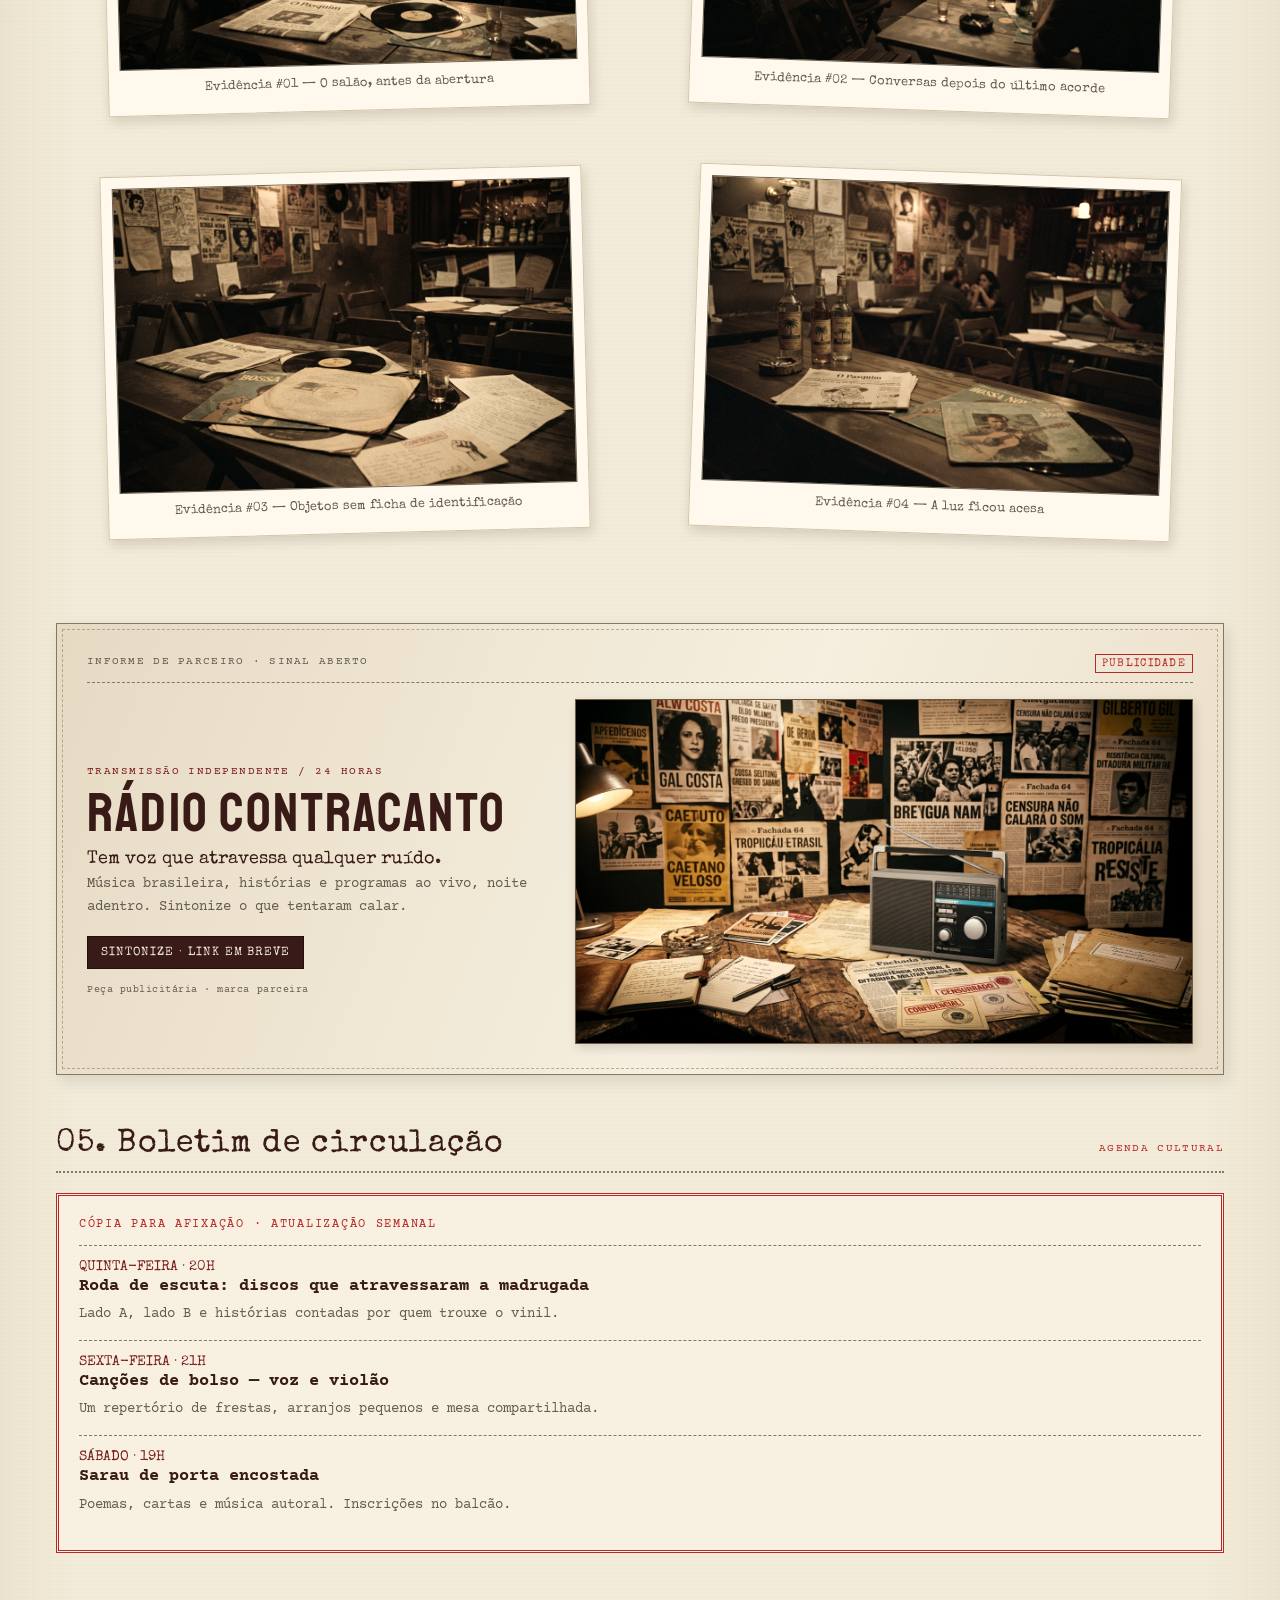
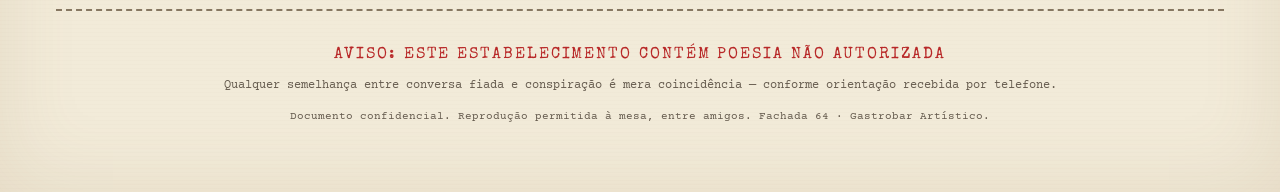
==== commit 4d9f211a: "Adicionado: Nome dos Autores" ====
--- a/index.html
+++ b/index.html
@@ -58,36 +58,43 @@
                     <article class="drink-card">
                         <img class="drink-thumb" src="imagens/agua-de-mar%C3%A7o-IA.jpg" alt="Foto editada de &Aacute;guas de Mar&ccedil;o">
                         <h3>&Aacute;guas de Mar&ccedil;o</h3>
+                        <p class="drink-author-card">Autor - Thales de Brito Endo</p>
                         <a class="view-more" href="drinks/aguas-de-marco.html">VER MAIS</a>
                     </article>
                     <article class="drink-card">
                         <img class="drink-thumb" src="imagens/tropicalia-IA.jpg" alt="Foto editada de Tropic&aacute;lia">
                         <h3>Tropic&aacute;lia</h3>
+                        <p class="drink-author-card">Autor - Nicholas Medeiros Mansano Alcantara Pinheiro</p>
                         <a class="view-more" href="drinks/tropicalia.html">VER MAIS</a>
                     </article>
                     <article class="drink-card">
                         <img class="drink-thumb sangue-latino-thumb" src="imagens/sangue-latino-IA.jpg" alt="Foto editada de Sangue Latino">
                         <h3>Sangue Latino</h3>
+                        <p class="drink-author-card">Autor - S&aacute;vio Pereira Soares</p>
                         <a class="view-more" href="drinks/sangue-latino.html">VER MAIS</a>
                     </article>
                     <article class="drink-card">
                         <img class="drink-thumb" src="imagens/c%C3%A1lice-IA.png" alt="Foto editada de C&aacute;lice">
                         <h3>C&aacute;lice</h3>
+                        <p class="drink-author-card">Autor - Davi Ferreira Oliveira</p>
                         <a class="view-more" href="drinks/calice.html">VER MAIS</a>
                     </article>
                     <article class="drink-card">
                         <img class="drink-thumb" src="imagens/apesar-de-voc%C3%AA-IA.png" alt="Foto editada de Apesar de Voc&ecirc;">
                         <h3>Apesar de Voc&ecirc;</h3>
+                        <p class="drink-author-card">Autor - Carlos Eduardo Silva Santos</p>
                         <a class="view-more" href="drinks/apesar-de-voce.html">VER MAIS</a>
                     </article>
                     <article class="drink-card">
                         <img class="drink-thumb" src="imagens/carimbador-maluco-IA.png" alt="Foto editada de O Carimbador Maluco">
                         <h3>O Carimbador Maluco</h3>
+                        <p class="drink-author-card">Autor - Miguel Fernandes Cavalcanti da Silva</p>
                         <a class="view-more" href="drinks/carimbador-maluco.html">VER MAIS</a>
                     </article>
                     <article class="drink-card">
                         <img class="drink-thumb" src="imagens/roda-viva-IA.png" alt="Foto editada da por&ccedil;&atilde;o Roda Viva">
                         <h3>Roda Viva</h3>
+                        <p class="drink-author-card">Autor - Davi Medeiros Beserra</p>
                         <a class="view-more" href="drinks/roda-viva.html">VER MAIS</a>
                     </article>
                 </div>
@@ -233,4 +240,4 @@
     </div>
 </body>
 
-</html>+</html>
--- a/style.css
+++ b/style.css
@@ -333,6 +333,24 @@
             font: 1.08rem/1.2 'Special Elite', cursive
         }
 
+        .drink-author-card {
+            margin: -7px 0 2px;
+            color: var(--muted);
+            font: .62rem 'Courier Prime', monospace;
+            line-height: 1.25
+        }
+
+        .drink-author-detail {
+            margin: 26px 0 0;
+            padding: 16px;
+            border: 2px solid var(--red);
+            background: #fff9ec;
+            color: var(--coffee);
+            text-align: center;
+            font: 1rem 'Special Elite', cursive;
+            letter-spacing: .04em
+        }
+
         .view-more {
             display: block;
             margin-top: 8px;
